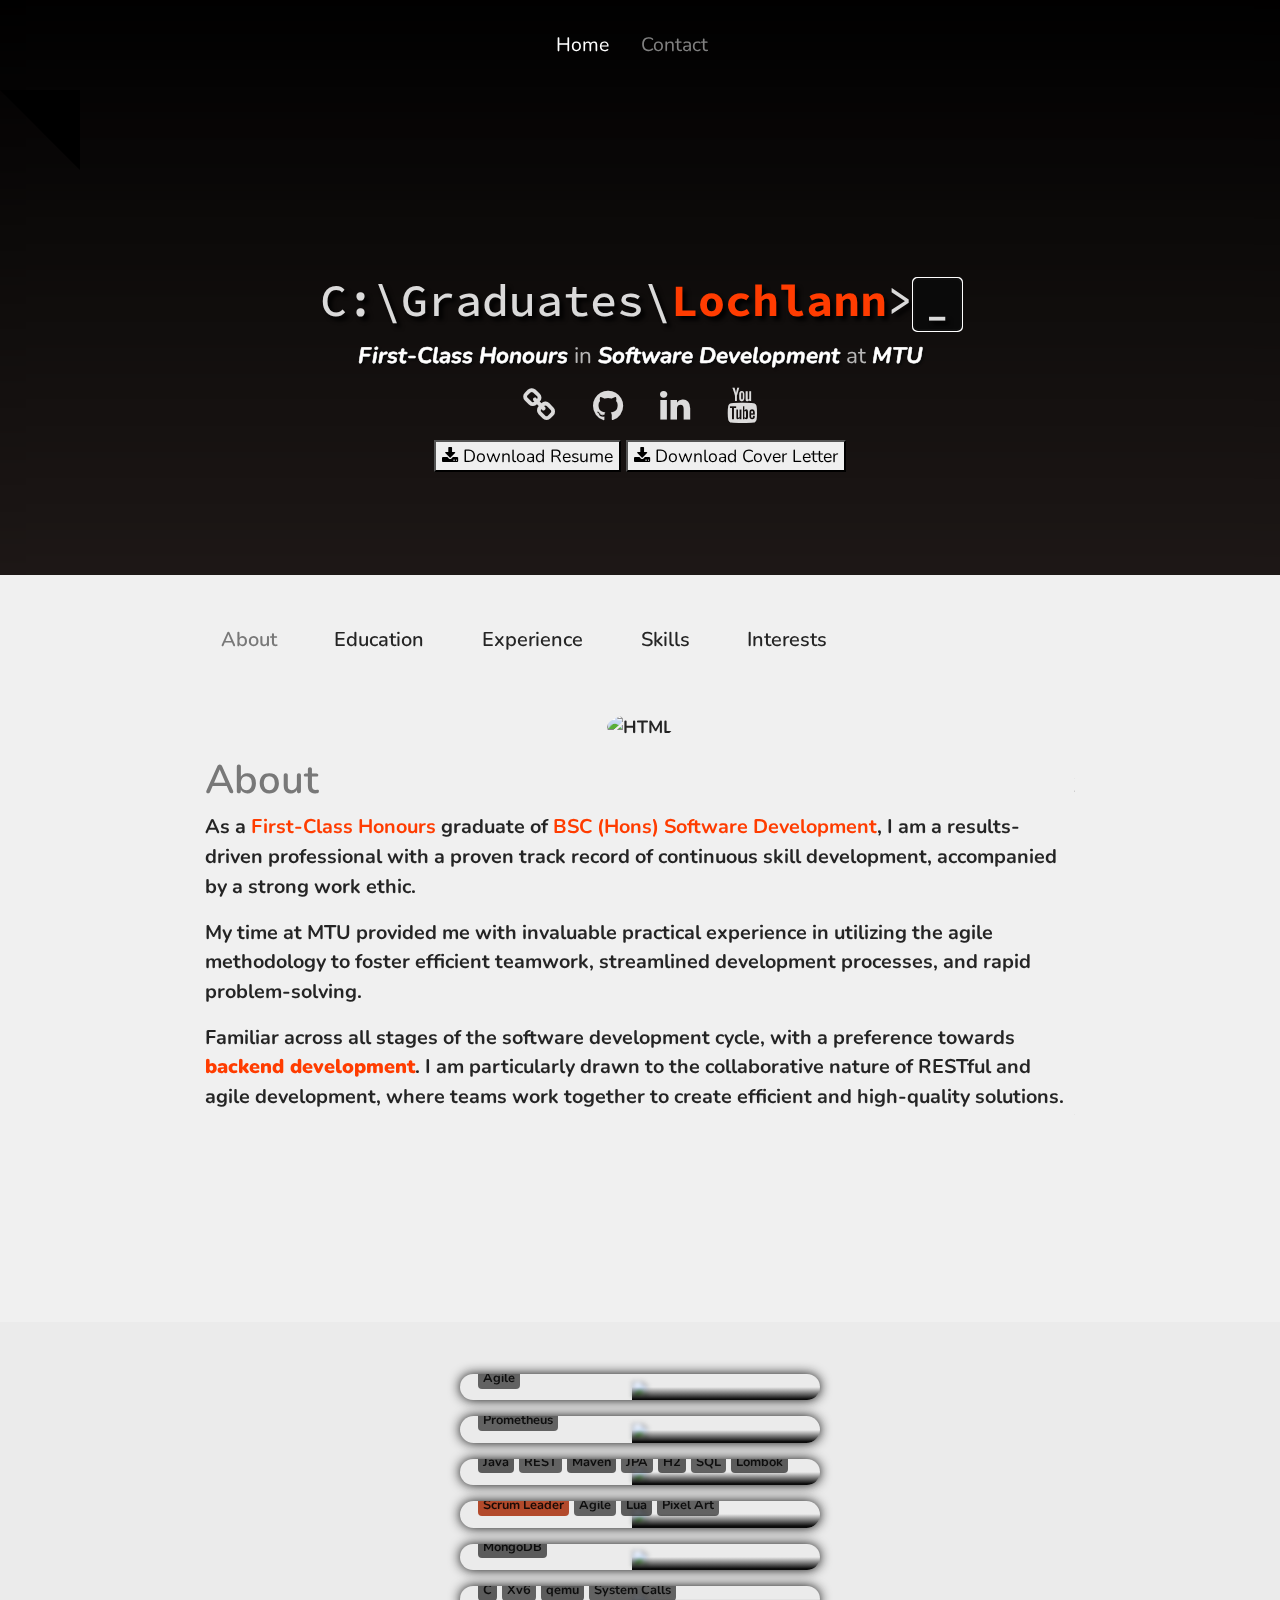
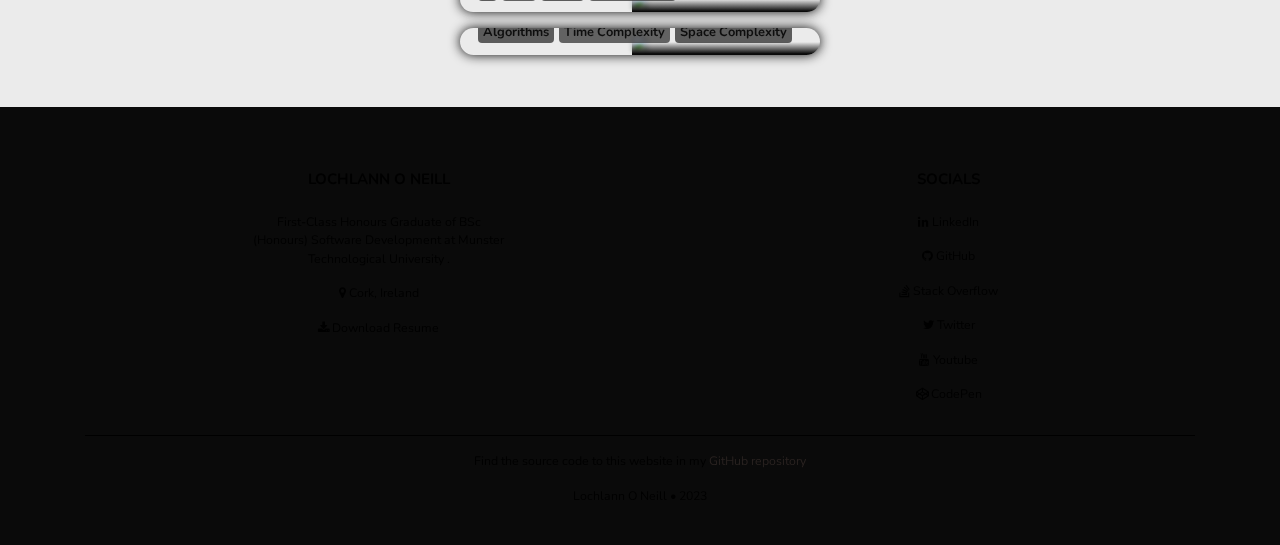
==== index.html @ 4387dc30 "Minor - text update" ====
<!--
    Author: Lochlann O Neill
    Date:   23/01/2022
    Links:  https://linktr.ee/lochlannoneill
-->

<!DOCTYPE html>
<html lang="en">
  <head>
    <meta http-equiv="X-UA-Compatible" content="IE=edge" />
    <meta name="viewport" content="width=device-width, initial-scale=1.0" />
    <title>Lochlann O Neill</title>
    <link rel="icon" href="assets/images/profile_picture.png" />
    <!-- <link rel="icon" type="image/x-icon" href="assets/images/logos/logo-transparent.ico"> -->
    <link
      rel="stylesheet"
      href="https://stackpath.bootstrapcdn.com/bootstrap/4.5.2/css/bootstrap.min.css"
      integrity="sha384-JcKb8q3iqJ61gNV9KGb8thSsNjpSL0n8PARn9HuZOnIxN0hoP+VmmDGMN5t9UJ0Z"
      crossorigin="anonymous"
    />
    <script
      src="https://code.jquery.com/jquery-3.5.1.slim.min.js"
      integrity="sha384-DfXdz2htPH0lsSSs5nCTpuj/zy4C+OGpamoFVy38MVBnE+IbbVYUew+OrCXaRkfj"
      crossorigin="anonymous"
    ></script>
    <script
      src="https://cdn.jsdelivr.net/npm/popper.js@1.16.1/dist/umd/popper.min.js"
      integrity="sha384-9/reFTGAW83EW2RDu2S0VKaIzap3H66lZH81PoYlFhbGU+6BZp6G7niu735Sk7lN"
      crossorigin="anonymous"
    ></script>
    <script
      src="https://stackpath.bootstrapcdn.com/bootstrap/4.5.2/js/bootstrap.min.js"
      integrity="sha384-B4gt1jrGC7Jh4AgTPSdUtOBvfO8shuf57BaghqFfPlYxofvL8/KUEfYiJOMMV+rV"
      crossorigin="anonymous"
    ></script>
    <link
      rel="stylesheet"
      href="https://stackpath.bootstrapcdn.com/font-awesome/4.7.0/css/font-awesome.min.css"
    />
    <link rel="stylesheet" href="css/styles.css" />
    <script type="text/javascript" src="js/terminal.js" defer></script>
    <script type="text/javascript" src="js/tabbed.js" defer></script>
  </head>

  <body>
    <header>
      <a id="top"></a>

      <!--__________________________________________________ background video _________________________________________________ -->
      <!-- <video autoplay loop muted plays-inline class="background-video">
        <source src="assets/images/background.MP4" type="video/mp4" />
      </video> -->

      <!-- <a class="skip-link" href="#main">Skip to main content</a> -->
      <!-- <a class="skip-link" href="#footer">Skip to footer</a> -->

      <!--______________________________________________________ navbar _____________________________________________________ -->
      <nav class="navbar navbar-expand-sm navbar-dark top" id="navbar">
        <button
          class="navbar-toggler collapsed"
          type="button"
          data-toggle="collapse"
          data-target="#navbarSupportedContent"
          aria-controls="navbarSupportedContent"
          aria-expanded="false"
          aria-label="Toggle navigation"
        >
          <span class="navbar-toggler-icon"></span>
        </button>
        <div class="collapse navbar-collapse" id="navbarSupportedContent">
          <ul class="navbar-nav mx-auto">
            <!-- Home -->
            <li class="nav-item dropdown active">
              <a class="nav-link" href="index.html"
                >Home<span class="sr-only">(current)</span></a
              >
            </li>
            <!-- About -->
            <!-- <li class="nav-item dropdown">
              <a class="nav-link" href="#about"
                >About<span class="sr-only"></span
              ></a>
            </li> -->
            <!-- Contact -->
            <li class="nav-item dropdown">
              <a class="nav-link" href="contact.html">Contact</a>
            </li>
          </ul>
        </div>
      </nav>

      <!-- navbar -->

      <!-- github corner (https://github.com/tholman/github-corners) -->
      <a
        id="cornerlink"
        href="https://github.com/lochlannoneill/MyWebsite"
        target="_blank"
        aria-label="View source on GitHub"
        ><svg width="80" height="80" viewBox="0 0 250 250" aria-hidden="true">
          <path d="M0,0 L115,115 L130,115 L142,142 L250,250 L250,0 Z"></path>
          <path
            d="M128.3,109.0 C113.8,99.7 119.0,89.6 119.0,89.6 C122.0,82.7 120.5,78.6 120.5,78.6 C119.2,72.0 123.4,76.3 123.4,76.3 C127.3,80.9 125.5,87.3 125.5,87.3 C122.9,97.6 130.6,101.9 134.4,103.2"
            fill="currentColor"
            style="transform-origin: 130px 106px"
            class="octo-arm"
          ></path>
          <path
            d="M115.0,115.0 C114.9,115.1 118.7,116.5 119.8,115.4 L133.7,101.6 C136.9,99.2 139.9,98.4 142.2,98.6 C133.8,88.0 127.5,74.4 143.8,58.0 C148.5,53.4 154.0,51.2 159.7,51.0 C160.3,49.4 163.2,43.6 171.4,40.1 C171.4,40.1 176.1,42.5 178.8,56.2 C183.1,58.6 187.2,61.8 190.9,65.4 C194.5,69.0 197.7,73.2 200.1,77.6 C213.8,80.2 216.3,84.9 216.3,84.9 C212.7,93.1 206.9,96.0 205.4,96.6 C205.1,102.4 203.0,107.8 198.3,112.5 C181.9,128.9 168.3,122.5 157.7,114.1 C157.9,116.9 156.7,120.9 152.7,124.9 L141.0,136.5 C139.8,137.7 141.6,141.9 141.8,141.8 Z"
            fill="currentColor"
            class="octo-body"
          ></path>
        </svg>
      </a>
    </header>

    <main id="main">
      <!-- ___________________________________________________ jumbotron _____________________________________________________ -->
      <!-- add 'large-jumbotron' to classlist to increase size of jumbotron -->
      <div
        class="jumbotron vertical-center bg-transparent"
        id="home-jumbotron"
      >
        <div class="container container-jumbotron">
          <!-- <div class="jumbotron-picture">
            <a class = "picture-description-link" href="https://linktr.ee/lochlannoneill">
              <img src="assets/images/profile_picture.png" alt="Profile Picture" width="180" height="180">
            </a>
          </div> -->
          <div class="jumbotron-info" style="text-align: center">
            <h1 id="terminal" class="display-5">
              C:<span class="d-none d-lg-inline">\Graduates</span>\<a
                href="https://linktr.ee/lochlannoneill"
                id="link-name"
                >Lochlann</a
              >><span
                id="commandline"
                class="badge"
                contenteditable="true"
                autofocus
              ></span>
            </h1>
            <div class="jumbotron-text">
              <p id="terminal-response">
                <b
                  ><i
                    ><a href="https://www.scholaro.com/gpa-calculator/Ireland"
                      >First-Class Honours</a
                    ></i
                  ></b
                >
                in
                <b
                  ><i
                    ><a href="https://www.mtu.ie/courses/mt800/"
                      >Software Development</a
                    ></i
                  ></b
                >
                at
                <b
                  ><i><a href="https://www.mtu.ie/">MTU</a></i></b
                >
                <br />
                <!-- <a href="https://g.page/MTUCork?share"><span class="fa fa-map-marker"></span> Cork, Ireland</a> -->
              </p>
            </div>
            <!-- Social Media Links -->
            <div class="jumbotron-icons">
              <a
                href="https://linktr.ee/lochlannoneill"
                class="icon link icon-link fa fa-link"
              ></a>
              <a
                href="https://github.com/lochlannoneill"
                class="icon github icon-link fa fa-github"
              ></a>
              <a
                href="https://www.linkedin.com/in/lochlannoneill/"
                class="icon linkedin icon-link fa fa-linkedin"
              ></a>
              <!-- <a
                href="https://stackoverflow.com/users/14303223/lochlannoneill"
                class="icon stackoverflow icon-link fa fa-stack-overflow"
              ></a> -->
              <a
                href="https://www.youtube.com/channel/UCfh3sXBVlA8N5Da3ms8n1Sg"
                class="icon youtube icon-link fa fa-youtube"
              ></a>
              <!-- <a
              href="https://codepen.io/lochlannoneill"
              class="icon codepen icon-link fa fa-codepen"
              ></a> -->
              <!-- <a
              href="https://www.fiverr.com/lochlannoneill"
              class="icon fiverr icon-link fa fa-fiverr"
              ></a> -->
              <!-- <a
                href="https://twitter.com/lochlannoneill"
                class="icon twitter icon-link fa fa-twitter"
              ></a> -->
              <!-- <a
              href="contact.html"
              class="icon icon-link fa fa-phone"
              ></a> -->
            </div>
            <div class="button-list-downloads">
              <!-- Resume Download -->
              <a href="assets/lochlann_oneill_resume.pdf" download
              ><button id="button-cover" class = "button-download" type="button">
                <span id="icon" class="fa fa-download"></span> Download Resume
              </button></a
              >
              <!-- Cover Letter Download -->
              <a href="assets/lochlann_oneill_cover.pdf" download
              ><button id="button-resume" class = "button-download" type="button">
                <span id="icon" class="fa fa-download"></span> Download Cover Letter
              </button></a
              >
            </div>
          </div>
        </div>
      </div>
    </main>

    <!-- ______________________________________________________ technologies ______________________________________________________-->
    <!-- <section class="section-technologies">
      <h1 id="techonologies"><a href="https://www.youtube.com/watch?v=3yfswsnD2sw">{Technologies I've learned}</a></h1>
    </section> -->

    <!-- ______________________________________________________ section ______________________________________________________-->
    <section id="about" class="section-container">
      <div class="hero">
        <div class="btn-box">
          <button id="btnAbout" onclick="openAbout()" class="hero-button">
            About
          </button>
          <button id="btnEducation" onclick="openEducation()" class="hero-button">
            Education
          </button>
          <button id="btnExperience" onclick="openExperience()" class="hero-button">
            Experience
          </button>
          <button id="btnSkills" onclick="openSkills()" class="hero-button">
            Skills
          </button>
          <button id="btnInterests" onclick="openInterests()" class="hero-button">
            Interests
          </button>
        </div>

        <!-- About -->
        <div id="contentAbout" class="content">
          <div class="content-right">
            <img src="assets/images/profile_picture.png" alt="HTML" />
          </div>
          <div class="content-left">
            <h1>About</h1>
            <p>
              As a
              <b
                ><a href="https://www.scholaro.com/gpa-calculator/Ireland"
                  >First-Class Honours</a
                ></b
              >
              graduate of
              <b
                ><a href="https://www.mtu.ie/courses/mt800/"
                  >BSC (Hons) Software Development</a
                ></b
              >, I am a results-driven professional with a proven track record
              of continuous skill development, accompanied by a strong work
              ethic.
            </p>
            <p>
              My time at MTU provided me with invaluable practical experience in utilizing the agile
              methodology to foster efficient teamwork, streamlined development processes, and rapid problem-solving.
            </p>
            <p>
              Familiar across all stages of the software development cycle, with a preference towards <b>backend development</b>.
              I am particularly drawn to the collaborative nature of RESTful and agile development, where teams work together to create efficient and high-quality solutions.
            </p>
          </div>
        </div>

        <!-- Education -->
        <div id="contentEducation" class="content">
          <div class="content-left">
            <h1>Munster Technological Univeristy</h1>
            <p>BSc (Honours) Software Development <br> Sep. 2018 – May. 2023</p>
            <ul>
              <li><b>Grade:</b> First-Class Honours (4.0 GPA Equivalent)</li>
              <li><b>Societies:</b> Airsoft, Athletics, Gaming, Programming, Skatingboarding</li>
            </ul>
          </div>
          <div class="content-left">
            <h1>Central Technical Institute</h1>
            <p> QQI-6 Software Development <br> Sep. 2017 – May. 2018</p>
            <ul>
              <li><b>Grade:</b> Distinction (4.0 GPA equivalent)</li>
            </ul>
          </div>
        </div>

        <!-- Experience -->
        <div id="contentExperience" class="content">
          <div class="content-left">
            <h1>Electronic and Software Co-Op</h1>
            <p>Boston Scientific <br> Jan.2021 - Sep.2021</p>
            <p><i>Summary: C#, Visual Studio, Excel, Primo, SharePoint, Teams, VNC Viewer 4, Watchdog, Windchill</i></p>
            <ul>
              <li>Maintained regular communication with local system owners and external developers of outsourced software to gather sensitive system information.</li>
              <li>Cleansed and updated data in Primo database by integrating information from factory systems, ensuring itsaccuracy and reliability for multiple project management SharePoints.</li>
              <li>Conducted meticulous code reviews of ‘in-house’ software, diligently adhering to predefined specifications to identify redundant component ID formats for subsequent refactoring.</li>
            </ul>
          </div>
          <div class="content-left">
            <h1>PCBA Quality Inspection</h1>
            <p>Boston Scientific <br> May.2019 - Sep.2019</p>
            <ul>
              <li>Performed comprehensive quality inspection protocols for printed circuit board assembly (PCBA) line.</li>
              <li>Adhered to manufacturing instructions to ensure strict compliance, while reporting any identified faults.</li>
              <li>Consistently achieved daily metrics, encompassing output, efficiency, lead time, and quality standards.</li>
            </ul>
          </div>
          <!-- <div class="content-left">
            <h1>Cleaner</h1>
            <p>AFM Facilities Dec.2021 - Apr.2022</p>
            <ul>
              <li>Performed thorough cleaning and sanitization of the gym facilities, ensuring strict adherence to COVID-19 safety and hygiene protocols.</li>
            </ul>
          </div> -->
        </div>

        <!-- Skills -->
        <div id="contentSkills" class="content">
          <div class="content-left">
            <h1>Skills</h1>
            <ul>
              <li><b>Programming: </b>Java, Python, C, C#, HTML/CSS, JavaScript, SQL</li>
              <li><b>Technologies: </b>Spring/SpringBoot, Docker, Kubernetes, MongoDB, Node.js</li>
              <li><b>Misc: </b>Agile Methodology, REST, Microservices, UX Design, Git</li>
              <li><b>Languages: </b>English (Fluent), Irish (Intermediate), French (Intermediate), Russian (Beginner)</li>
            </ul>
          </div>
          <div class="content-left">
            <h1>Favourite Modules</h1>
            <ul>
              <li>Final-Year Project (83%)</li>
              <li>Data Driven Microservices (77%)</li>
              <li>App Development Frameworks (82%)</li>
              <li>Big Data Analytics (72%)</li>
              <li>Discrete Maths (90%)</li>
              <li>Maths for Computer Science (81%)</li>
              <li>Android Development (81%)</li>
              <li>Computer Architecture (78%)</li>
              <li>Operating System Engineering (83%)</li>
            </ul>
          </div>
        </div>

        <!-- Interests -->
        <div id="contentInterests" class="content">
          <div class="content-left">
            <h1>History</h1>
            <p>
              History is a captivating journey of understanding how societies, cultures, and individuals have shaped the world we inhabit today. The stories of triumphs and tribulations, the evolution of ideas, and the intricate interplay of events never ceases to amaze me.
            </p>
            <p>
              History isn't just a collection of facts; it's a narrative of human ingenuity, folly, and resilience that constantly sparks my curiosity and provides valuable insights into the complexities of our existence today.
            </p>
            <!-- <img src="assets/images/placeholder.jpg" alt="HTML" /> -->
          </div>
          <div class="content-left">
            <h1>Skateboarding</h1>
            <p>
              Starting when I was just 10 years of age, skateboarding has always been a passion of mine. I've travelled all around Europe with my skateboard and have even met some of my closest friends through it.
            </p>
            <p>
              A skill that teaches you to never give up, and to always get back up when you fall (literally). Continuous improvement is the name of the game, and I've always applied this same mindset to software.
            </p>
            <!-- <img src="assets/images/placeholder.jpg" alt="HTML" /> -->
          </div>
          <div class="content-left">
            <h1>Gaming</h1>
            <p>
              Competitive gaming exhilarates me with its dynamic blend of strategic thinking, split-second decision-making, and teamwork. Engaging in virtual battles isn't just about pixels on a screen; it's a realm where skill, practice, and adaptation collide, pushing me to continuously improve.
            </p>
            <p>
              I've won several tournaments in the past, and I'm always looking for new challenges to test my abilities.
            </p>
          </div>
          <!-- <div class="content-right">
            <img src="assets/images/placeholder.jpg" alt="HTML" />
          </div> -->
        </div>
      </div>
    </section>

    <!-- ______________________________________________________ section ______________________________________________________-->
    <!-- <section id="about" class="section-container">
      
      <h1>About Me</h1>

      <p>
        As a <b><a href="https://www.scholaro.com/gpa-calculator/Ireland">First-Class Honours</a></b> graduate of <b><a href="https://www.mtu.ie/courses/mt800/">BSC (Hons) Software Development</a></b>, I am a results-driven professional with a proven track record of continuous skill development, accompanied by a strong work ethic.
      </p>

      <p>
        Known for exceptional interpersonal skills and a passion for expanding my knowledgebase in the world of software. Seeking opportunities to apply expertise and contribute to the success of innovative projects.
      </p>

      <a href="assets/resume.pdf" download><button id="button-download" type="button"><span id="icon" class="fa fa-download"></span> Download Resume</button></a>

    </section> -->

    <!-- ______________________________________________________ section ______________________________________________________-->
    <!-- <section class="section-container">
      <h1>Placeholder (h1)</h1>
      <h2>Placeholder (h2)</h2>
      <h3>Placeholder (h5)</h3>
      <h4>Placeholder (h5)</h4>
      <h5>Placeholder (h5)</h5>
      <p>Placeholder (p)</p>
      <a href="#">Placeholder (a)</a>
    </section> -->

    <!-- ______________________________________________________ section ______________________________________________________-->
    <!-- TODO - Card slider https://www.youtube.com/watch?v=nAjR0Oj0J8E&ab_channel=CodingwithRobby -->

    <section id="projects" class="section-container">
      <!-- <h1>Projects</h1> -->

      <div class="cards">
        <!-- Unity -->
        <div class="card">
          <div class="poster">
            <img src="assets/images/unity_background.png" />
          </div>
          <div class="details">
            <div class="title">
              <img src="assets/images/unity.png" class="logo" />
              <h3 class="word">Unity</h3>
            </div>
            <div class="tags">
              <span>Final Year Project</span>
              <span>C#</span>
              <span>Blender</span>
              <span>UI</span>
              <span>LaTeX</span>
              <span>Agile</span>
            </div>
            <div class="info">
              <p>
                Application of university knowledge;
                planning and implementation.
              </p>
            </div>
            <div>
              <a
                href="https://github.com/lochlannoneill/INTR8016-FinalYearProject-Unity"
                ><button class="action-button github" type="button">GitHub</button></a
              >
              <a
                href="https://www.youtube.com/watch?v=FLddmNlQsmI&ab_channel=LochlannONeill"
                ><button class="action-button youtube" type="button">YouTube</button></a
              >
              <a
                href="https://drive.google.com/file/d/1BhyH0ZYfyij9_DidtuW9Glae_oQekhwR/view"
                ><button class="action-button pdf" type="button">PDF</button></a
              >
            </div>
          </div>
        </div>

        <!-- Docker -->
        <div class="card">
          <div class="poster">
            <img src="assets/images/docker_background.png" />
          </div>
          <div class="details">
            <div class="title">
              <img src="assets/images/docker.png" class="logo" />
              <h3 class="word">Docker</h3>
            </div>
            <div class="tags">
              <span>Python</span>
              <span>gRPC</span>
              <span>Redis</span>
              <span>RabbitMQ</span>
              <span>Kubernetes</span>
              <span>Prometheus</span>
            </div>
            <div class="info">
              <p>
                Creating, deploying, and running applications in isolated
                containers.
              </p>
            </div>
            <div>
              <a
                href="https://github.com/lochlannoneill/SOFT8026-DataDrivenMicroservices-Docker-gRPC-Redis-RabbitMQ"
                ><button class="action-button github" type="button github">GitHub</button></a
              >
              <a
                href="https://www.youtube.com/watch?v=4SQjoHe9W34&ab_channel=LochlannONeill"
                ><button class="action-button youtube" type="button">YouTube</button></a
              >
            </div>
          </div>
        </div>

        <!-- Spring -->
        <div class="card">
          <div class="poster">
            <img src="assets/images/spring_background.png" />
          </div>
          <div class="details">
            <div class="title">
              <img src="assets/images/spring.png" class="logo" />
              <h3 class="word">Spring</h3>
            </div>
            <div class="tags">
              <span>Java</span>
              <span>REST</span>
              <span>Maven</span>
              <span>JPA</span>
              <span>H2</span>
              <span>SQL</span>
              <span>Lombok</span>
            </div>
            <div class="info">
              <p>Java framework emphasizing convention over configuration.</p>
            </div>
            <div>
              <a
                href="https://github.com/lochlannoneill/SOFT8020-Frameworks-REST-SpringBoot-JPA"
                ><button class="action-button github" type="button github">GitHub</button></a
              >
            </div>
          </div>
        </div>

        <!-- Defold -->
        <div class="card">
          <div class="poster">
            <img src="assets/images/defold_background.png" />
          </div>
          <div class="details">
            <div class="title">
              <img src="assets/images/defold.png" class="logo" />
              <h3 class="word">Defold</h3>
            </div>
            <div class="tags">
              <span id="important">Scrum Leader</span>
              <span>Agile</span>
              <span>Lua</span>
              <span>Pixel Art</span>
            </div>
            <div class="info">
              <p>
                Leader in developing a 2D Lua game, accompanied by agile
                planning.
              </p>
            </div>
            <div>
              <a
                href="https://github.com/lochlannoneill/SOFT8009-GameDevelopment-Group"
                ><button class="action-button github" type="button github">GitHub</button></a
              >
            </div>
          </div>
        </div>

        <!-- Big Data -->
        <div class="card">
          <div class="poster">
            <img src="assets/images/bigdata_background.png" />
          </div>
          <div class="details">
            <div class="title">
              <img src="assets/images/bigdata.png" class="logo" />
              <h3 class="word">Big Data</h3>
            </div>
            <div class="tags">
              <span>Python</span>
              <span>MapReduce</span>
              <span>Hadoop</span>
              <span>PySpark</span>
              <span>MongoDB</span>
            </div>
            <div class="info">
              <p>Lorem ipsum dolor sit amet consectetur adipisicing elit.</p>
            </div>
            <div>
              <a
                href="https://github.com/lochlannoneill/SOFT8033-BigDataAnalytics-MapReduce"
                ><button class="action-button github" type="button github">GitHub</button></a
              >
              <a
                href="https://www.youtube.com/watch?v=QRbvUgPj4AM&ab_channel=LochlannONeill"
                ><button class="action-button youtube" type="button">YouTube</button></a
              >
            </div>
          </div>
        </div>

        <!-- Operating Systems -->
        <div class="card">
          <div class="poster">
            <img src="assets/images/os_background.png" />
          </div>
          <div class="details">
            <div class="title">
              <img src="assets/images/os.png" class="logo" />
              <h3 class="word">Operating Systems</h3>
            </div>
            <div class="tags">
              <span>C</span>
              <span>Xv6</span>
              <span>qemu</span>
              <span>System Calls</span>
            </div>
            <div class="info">
              <p>
                Showcasing my understanding of OS Engineering using the
                <b
                  ><a href="https://github.com/mit-pdos/xv6-public"
                    >xv6 template.</a
                  ></b
                >
              </p>
            </div>
            <div>
              <a
                href="https://github.com/lochlannoneill/COMP8051-OSEng-xv6-qemu"
                ><button class="action-button github" type="button github">GitHub</button></a
              >
            </div>
          </div>
        </div>

        <!-- Machine Learning -->
        <!-- <div class="card">
          <div class="poster">
            <img src="assets/images/machinelearning_background.png" />
          </div>
          <div class="details">
            <div class="title">
              <img src="assets/images/machinelearning.png" class="logo" />
              <h3 class="word">Machine Learning</h3>
            </div>
            <div class="tags">
              <span>Python</span>
              <span>Supervised Learning</span>
              <span>Regression</span>
              <span>Optimisation</span>
              <span>MongoDB</span>
            </div>
            <div class="info">
              <p>Lorem ipsum dolor sit amet consectetur adipisicing elit.</p>
            </div>
            <div>
              <a
                href="https://github.com/lochlannoneill/COMP8043-MachineLearning-SupervisedLearning"
                ><button class="action-button github" type="button github">GitHub</button></a
              >
            </div>
          </div>
        </div> -->

        <!-- JavaFX -->
        <!-- <div class="card">
          <div class="poster">
            <img src="assets/images/java_background.png">
          </div>
          <div class="details">
            <div class="title">
              <img src="assets/images/java.png" class="logo">
              <h3 class="word">JavaFX</h3>
            </div>
            <div class="tags">
              <span>OOP</span>
              <span>SQL</span>
              <span>JDBC</span>
            </div>
            <div class="info">
              <p>Lorem ipsum dolor sit amet consectetur adipisicing elit.</p>
            </div>
            <a href="https://github.com/lochlannoneill/COMP7013-OOP-JavaFX-JDBC"><button type="button">GitHub</button></a>
          </div>
        </div> -->

        <!-- LeetCode -->
        <div class="card">
          <div class="poster">
            <img src="assets/images/leetcode_background.png" />
          </div>
          <div class="details">
            <div class="title">
              <img src="assets/images/leetcode.png" class="logo" />
              <h3 class="word">LeetCode</h3>
            </div>
            <div class="tags">
              <span>Algorithms</span>
              <span>Time Complexity</span>
              <span>Space Complexity</span>
            </div>
            <div class="info">
              <p>
                Honing my problem-solving abilities and enhancing my coding
                skills.
              </p>
            </div>
            <div>
              <a href="https://github.com/lochlannoneill/LeetCode"
                ><button class="action-button github" type="button github">GitHub</button></a
              >
            </div>
          </div>
        </div>
      </div>
    </section>

    <!-- ______________________________________________________ section ______________________________________________________-->
    <!-- <section class="section-container">
      <h1>{About Me - Tabbed Section for whoami/interests/skills?}</h1>
      <h5><a href="https://www.youtube.com/watch?v=v6-4wh_o9iM">Tab Layout On Website</a></h5>
      <h5><a href="https://www.youtube.com/watch?v=9Y_xHn2gHWY">CSS List Item Hover Effects</a></h5>
      <h5 id="techonologies"><a href="https://www.youtube.com/watch?v=3yfswsnD2sw">{Technologies I've learned}</a></h5>
    </section> -->

    <!-- ______________________________________________________ footer ______________________________________________________-->
    <footer id="footer" class="bg-dark text-white pt-5 pb-4" id="footer-home">
      <div class="container text-center text-md-left">
        <div class="row text-center text-left">
          <div class="col-md-3 col-lg-3 col-xl-3 mx-auto mt-3">
            <h5 class="text-uppercase mb-4 font-weight-bold text-dark">
              <a href="https://linktr.ee/lochlannoneill" class="text-muted"
                >Lochlann O Neill</a
              >
            </h5>
            <p class="text-muted">
              <a
                href="https://www.scholaro.com/gpa-calculator/Ireland"
                class="text-muted"
                >First-Class Honours</a
              >
              Graduate of
              <a href="https://www.mtu.ie/courses/mt800/" class="text-muted"
                >BSc (Honours) Software Development</a
              >
              at
              <a href="https://www.mtu.ie/" class="text-muted"
                >Munster Technological University</a
              >
              .
            </p>
            <p class="text-muted">
              <i class="fa fa-map-marker"></i>
              <a href="https://g.page/MTUCork?share" class="text-muted"
                >Cork, Ireland</a>
            </p>
            <p class="text-muted">
              <i class="fa fa-download"></i>
              <a href="assets/resume.pdf" class="text-muted"
                >Download Resume</a>
            </p>
          </div>
          <div class="col-md-3 col-lg-2 col-xl-2 mx-auto mt-3">
            <h5 class="text-uppercase mb-4 font-weight-bold text-dark">
              Socials
            </h5>
            <p class="text-muted">
              <i class="fa fa-linkedin"></i>
              <a
                href="https://www.linkedin.com/in/lochlannoneill/"
                class="text-muted"
                >LinkedIn</a
              >
            </p>
            <p class="text-muted">
              <i class="fa fa-github"></i>
              <a href="https://github.com/lochlannoneill" class="text-muted"
                >GitHub</a
              >
            </p>
            <p class="text-muted">
              <i class="fa fa-stack-overflow"></i>
              <a
                href="https://stackoverflow.com/users/14303223/lochlannoneill"
                class="text-muted"
                >Stack Overflow</a
              >
            </p>
            <p class="text-muted">
              <i class="fa fa-twitter"></i>
              <a href="https://twitter.com/LochlannONeill" class="text-muted"
                >Twitter</a
              >
            </p>
            <p class="text-muted">
              <i class="fa fa-youtube"></i>
              <a
                href="https://www.youtube.com/channel/UCfh3sXBVlA8N5Da3ms8n1Sg"
                class="text-muted"
                >Youtube</a
              >
            </p>
            <p class="text-muted">
              <i class="fa fa-codepen"></i>
              <a href="https://codepen.io/lochlannoneill" class="text-muted"
                >CodePen</a
              >
            </p>
            <!-- <p class="text-muted">
              <i class="fa fa-facebook"></i>
              <a href="https://www.fiverr.com/lochlannoneill" class="text-muted"
                >fiverr</a
              >
            </p> -->
          </div>
        </div>
        <hr />
        <div class="row text-center">
          <div class="col">
            <p class="text-muted">
              Find the source code to this website in my
              <a
                href="https://github.com/lochlannoneill/Website-Personal-Portfolio"
                >GitHub repository</a
              >
            </p>
            <p class="signature text-muted">Lochlann O Neill • 2023</p>
          </div>
        </div>
      </div>
    </footer>
  </body>
</html>
---- css/styles.css ----
@import url("https://fonts.googleapis.com/css2?family=Noto+Serif&family=Nunito:wght@300&family=Roboto:wght@300;400&family=Source+Code+Pro&display=swap");
@import "variables.css";
@import "keyframes.css";
@import "navbar.css";
@import "footer.css";
@import "jumbotron.css";
@import "contact.css";
@import "section.css";
@import "card.css";
@import "cornerlink.css";

::selection {
  background: var(--color-secondary-brightest-gradiant); /* WebKit/Blink Browsers */
}

/* ______________________________________________________________________________________________________________________ */
/* _____________________________________________ overwrite bootstrap styling ____________________________________________ */
/* ______________________________________________________________________________________________________________________ */
.bg-primary {
  background-color: var(--color-primary) !important;
}

.text-white {
  color: var(--color-text) !important;
}

.bg-dark {
  background-color: var(--color-primary) !important;
}

.text-primary {
  color: var(--color-primary) !important;
}

.text-secondary {
  color: var(--color-secondary-brightest) !important;
}

.text-muted {
  color: var(--color-text-muted) !important;
}

.text-dark {
  color: var(--color-text-dark) !important;
}

.btn-primary {
  background-color: var(--color-primary) !important;
  color: var(--color-white) !important;
}

.btn-secondary {
  background-color: var(--color-secondary) !important;
  color: var(--color-white) !important;
  border: none !important;
}

/* ______________________________________________________________________________________________________________________ */
/* _______________________________________________________ general ______________________________________________________ */
/* ______________________________________________________________________________________________________________________ */
html {
  scroll-behavior: smooth;
}

body::-webkit-scrollbar {
  width: 0.6em;
  display: block;
  overflow: auto;
  background-color: var(--color-primary-darkest);
}

body::-webkit-scrollbar-track {
  box-shadow: inset 0 0 16px rgba(0, 0, 0, 0.3);
}

body::-webkit-scrollbar-thumb {
  background-color: var(--color-primary-brighter);
}

body::-webkit-scrollbar-corner {
  background-color: transparent;
}

body {
  background-image: linear-gradient(
      to bottom,
      var(--color-primary-darkest),
      var(--color-secondary-gradiant-low)
    ),
    var(--image-background);
  background-position: right;
  background-size: cover;
  backdrop-filter: blur(10px) grayscale(60%);
  background-attachment: fixed;
  background-color: var(--color-primary-brighter);
  min-height: 100vh;
  font-family: Nunito, Arial, sans-serif;
  font-size: 1.1em;
  padding: 0;
  margin: 0;
  text-decoration: none;
  color: var(--color-white);
  padding: 0;
  margin: 0;
}

.background-video {
  position: absolute;
  right: 0;
  z-index: -1;
  filter: blur(12px);
}

@media (min-aspect-ratio: 16/9) {
  .background-video {
    width: 100%;
    height: auto;
  }
}

@media (max-aspect-ratio: 16/9) {
  .background-video {
    width: auto;
    height: 100%;
  }
}

.skip-link {
  position: fixed;
  top: 0;
  left: 0;
  right: 0;
  text-align: center;
  background-color: var(--color-primary);
  color: var(--color-text);
  padding: 0.5rem;
  /* hide to above page */
  translate: 0 -100%;
  transition: translate 150ms ease-in-out;
}

/* .skip-link:focus {
  translate: 0;
} */

h2 {
  color: var(--color-text);
}

hr {
  background-color: var(--color-text-muted);
}

a {
  color: var(--color-text-bright);
}

a:hover {
  color: var(--color-secondary-brightest);
  transition: color 0.125s ease-in-out;
  animation: wiggleSmall 2.5s infinite;
  text-decoration: none;
  /* text-shadow: 0 0 50px var(--color-stackoverflow), 0 0 100px var(--color-stackoverflow), 0 0 150px var(--color-stackoverflow), 0 0 200px var(--color-stackoverflow); */
}

a:active {
  filter: brightness(65%);
  /* opacity: 0.4; */
  transition-duration: 0.0875s;
  text-shadow: 0 0 50px var(--color-secondary), 0 0 100px var(--color-secondary),
    0 0 150px var(--color-secondary), 0 0 200px var(--color-secondary);
  /* color: var(--color-secondary-dark) !important; */
}

.name {
  color: var(--color-secondary-brightest-gradiant);
}

.icon {
  margin: 0;
  text-decoration: none;
  color: var(--color-text-dark-gradiant);
  /* text-shadow: 4px 4px 8px var(--color-primary-darkest); */
  font-size: 2em;
  padding: 16px;
  transition: 0.5s;
  /* animation: cycleColor 3s linear infinite; */
}

.icon:hover {
  /* color: var(--color-secondary-brightest-gradiant); */
  color: var(--color-text);
  /* text-shadow: 4px 4px 8px var(--color-primary-darkest); */
  transition-duration: 0.125s;
  animation: 2.5s wiggleBig infinite;
  text-shadow: 0 0 1000px var(--color-secondary-brightest),
    0 0 100px var(--color-secondary-brightest),
    0 0 150px var(--color-secondary-brightest),
    0 0 200px var(--color-secondary-brightest);
}

.icon-link:hover {
  text-decoration: none;
  top: -8px;
  animation: spinIcon 1.5s infinite;
}

/* .icon-link:active {
  transition-duration: 0.1s;
  filter: brightness(65%);
} */

.linkedin:hover {
  /* color: var(--color-linkedin); */
  text-shadow: 0 0 50px var(--color-linkedin), 0 0 100px var(--color-linkedin),
    0 0 150px var(--color-linkedin), 0 0 200px var(--color-linkedin);
}

.github:hover {
  /* color: var(--color-github); */
  text-shadow: 0 0 50px var(--color-github), 0 0 100px var(--color-github),
    0 0 150px var(--color-github), 0 0 200px var(--color-github);
}

.stackoverflow:hover {
  /* color: var(--color-stackoverflow); */
  text-shadow: 0 0 50px var(--color-stackoverflow),
    0 0 100px var(--color-stackoverflow), 0 0 150px var(--color-stackoverflow),
    0 0 200px var(--color-stackoverflow);
}

.twitter:hover {
  /* color: var(--color-twitter); */
  text-shadow: 0 0 50px var(--color-twitter), 0 0 100px var(--color-twitter),
    0 0 150px var(--color-twitter), 0 0 200px var(--color-twitter);
}

.youtube:hover {
  /* color: var(--color-youtube); */
  text-shadow: 0 0 50px var(--color-youtube), 0 0 100px var(--color-youtube),
    0 0 150px var(--color-youtube), 0 0 200px var(--color-youtube);
}

.codepen:hover {
  text-shadow: 0 0 50px var(--color-codepen), 0 0 100px var(--color-codepen),
    0 0 150px var(--color-codepen), 0 0 200px var(--color-codepen);
}

.fiverr:hover {
  text-shadow: 0 0 50px var(--color-fiverr), 0 0 100px var(--color-fiverr),
    0 0 150px var(--color-fiverr), 0 0 200px var(--color-fiverr);
}

/* ______________________________________________________________________________________________________________________ */
/* _____________________________________________________ sections _______________________________________________________ */
/* ______________________________________________________________________________________________________________________ */
.main {
  background-color: var(--color-primary);
  margin: 0;
  padding: 80px 80px 240px 80px;
}

/* #main-join {
  background-image: linear-gradient(
      to bottom,
      var(--color-primary-dark),
      var(--color-secondary-gradiant)
    ),
    var(--image-background2);
  backdrop-filter: blur(10px);
  background-size: cover;
  background-attachment: fixed;
  background-color: var(--color-primary);
} */

.container-section {
  margin-top: 8vh;
  margin-bottom: 8vh;
  padding-left: 0;
  padding-right: 0;
  background-color: var(--color-primary-gradiant);
  border-radius: 2%;
  box-shadow: 0 0 32px var(--color-primary-dark);
}

.container-text {
  padding: 2.5vh;
}

.container-text > h2 {
  text-align: center;
  padding-bottom: 16px;
}
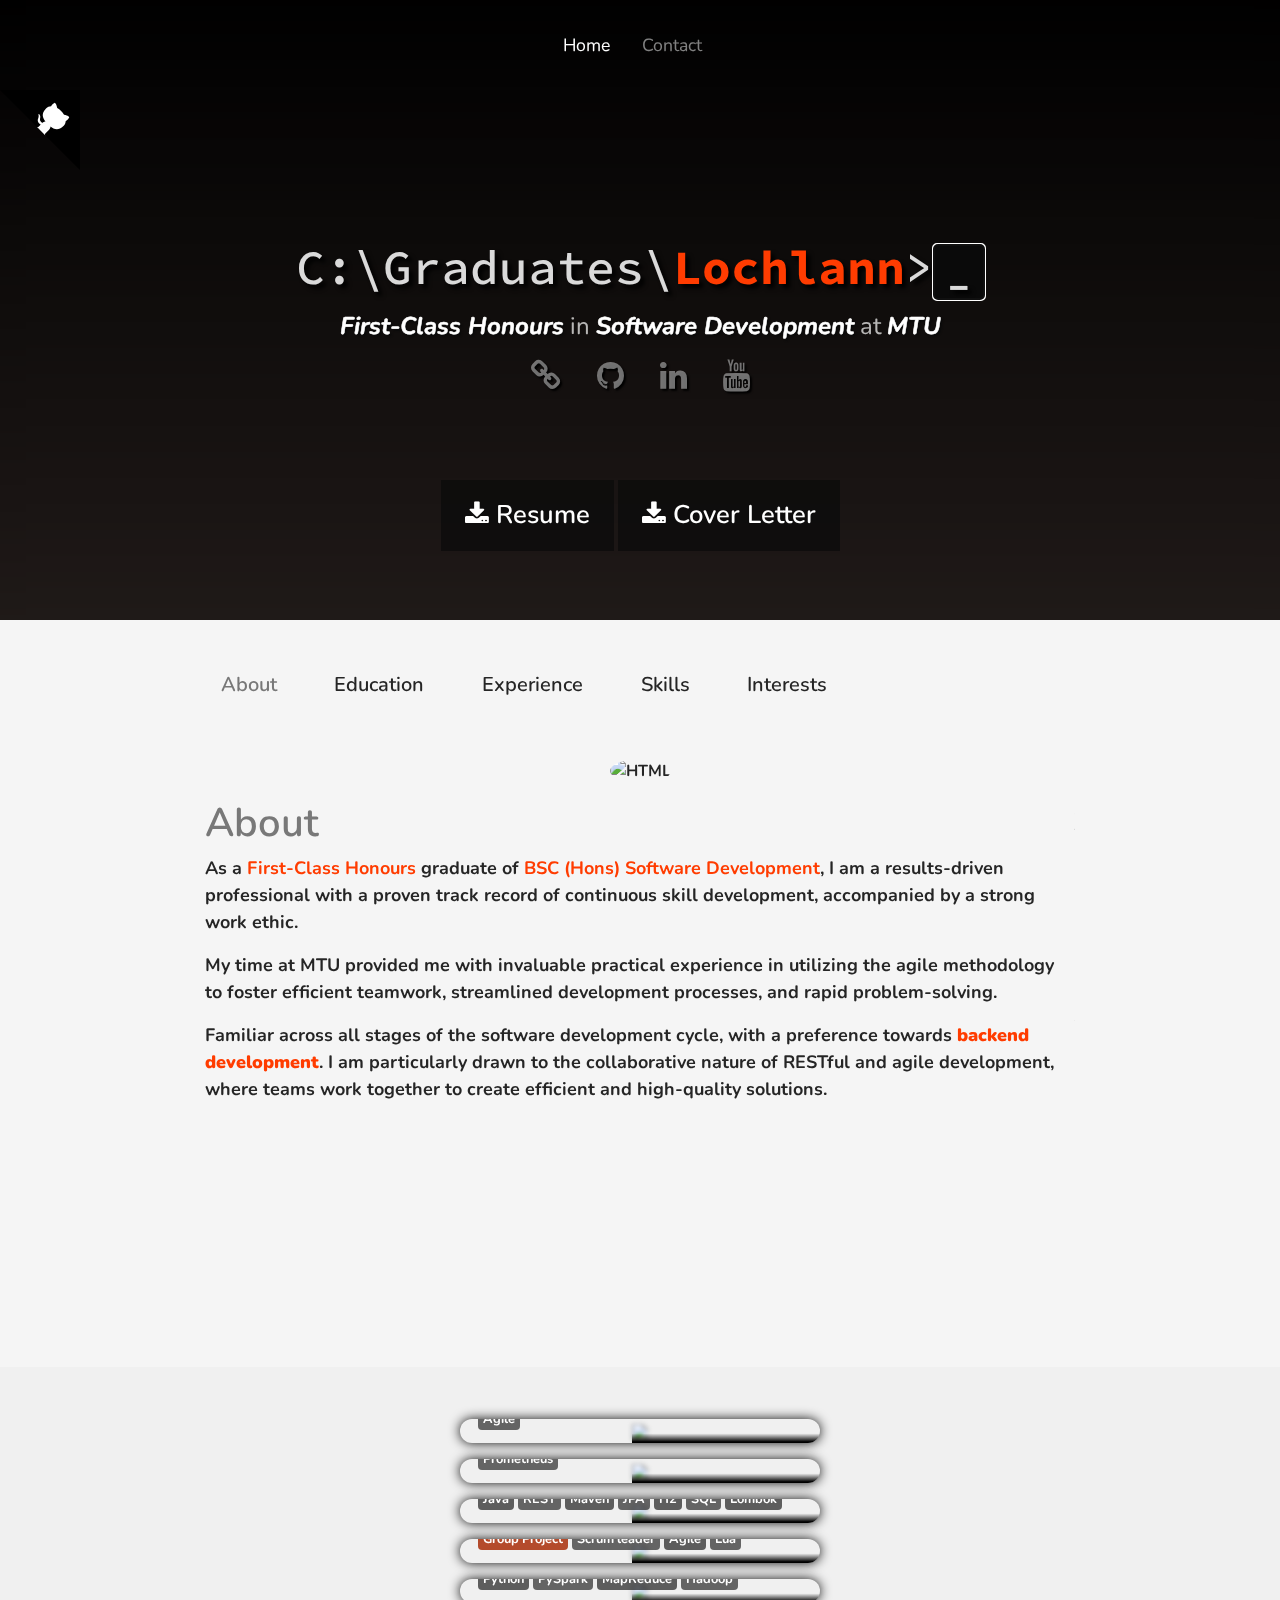
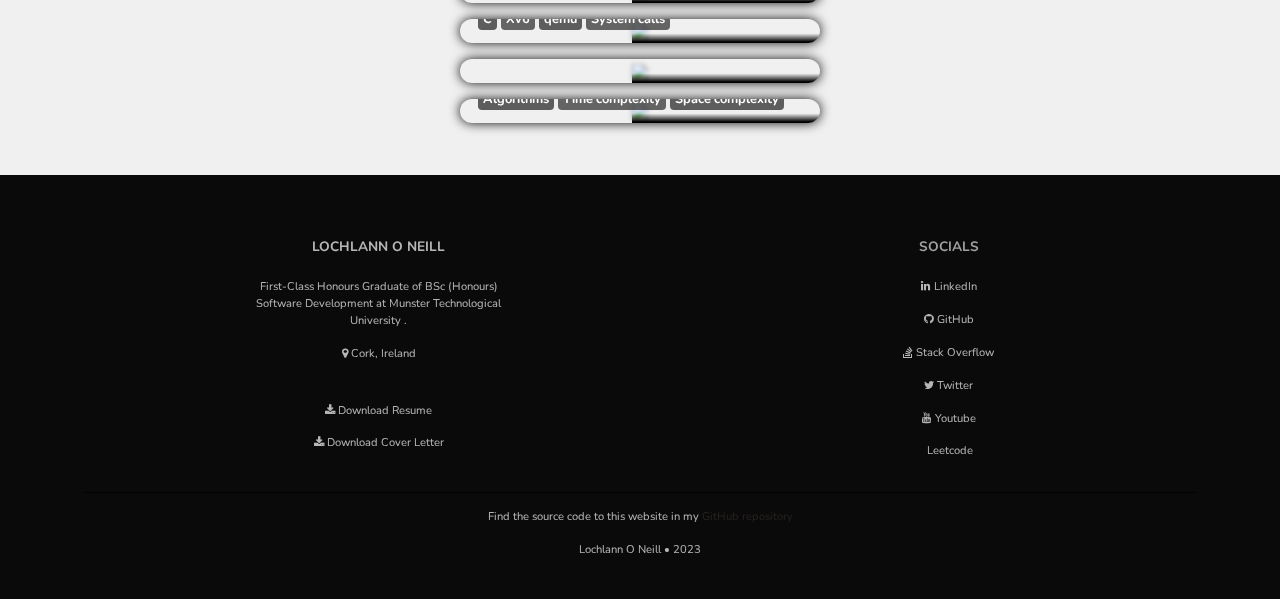
==== commit a01afbb7: "Update project showcase cards." ====
--- a/index.html
+++ b/index.html
@@ -1,38 +1,21 @@
 <!--
     Author: Lochlann O Neill
-    Date:   23/01/2022
+    Start Date:   23/01/2022
     Links:  https://linktr.ee/lochlannoneill
 -->
 
 <!DOCTYPE html>
 <html lang="en">
   <head>
-    <meta http-equiv="X-UA-Compatible" content="IE=edge" />
     <meta name="viewport" content="width=device-width, initial-scale=1.0" />
     <title>Lochlann O Neill</title>
     <link rel="icon" href="assets/images/profile_picture.png" />
-    <!-- <link rel="icon" type="image/x-icon" href="assets/images/logos/logo-transparent.ico"> -->
     <link
       rel="stylesheet"
       href="https://stackpath.bootstrapcdn.com/bootstrap/4.5.2/css/bootstrap.min.css"
       integrity="sha384-JcKb8q3iqJ61gNV9KGb8thSsNjpSL0n8PARn9HuZOnIxN0hoP+VmmDGMN5t9UJ0Z"
       crossorigin="anonymous"
     />
-    <script
-      src="https://code.jquery.com/jquery-3.5.1.slim.min.js"
-      integrity="sha384-DfXdz2htPH0lsSSs5nCTpuj/zy4C+OGpamoFVy38MVBnE+IbbVYUew+OrCXaRkfj"
-      crossorigin="anonymous"
-    ></script>
-    <script
-      src="https://cdn.jsdelivr.net/npm/popper.js@1.16.1/dist/umd/popper.min.js"
-      integrity="sha384-9/reFTGAW83EW2RDu2S0VKaIzap3H66lZH81PoYlFhbGU+6BZp6G7niu735Sk7lN"
-      crossorigin="anonymous"
-    ></script>
-    <script
-      src="https://stackpath.bootstrapcdn.com/bootstrap/4.5.2/js/bootstrap.min.js"
-      integrity="sha384-B4gt1jrGC7Jh4AgTPSdUtOBvfO8shuf57BaghqFfPlYxofvL8/KUEfYiJOMMV+rV"
-      crossorigin="anonymous"
-    ></script>
     <link
       rel="stylesheet"
       href="https://stackpath.bootstrapcdn.com/font-awesome/4.7.0/css/font-awesome.min.css"
@@ -45,14 +28,15 @@
   <body>
     <header>
       <a id="top"></a>
-
+      
+      <!-- Accessibility Skips -->
+      <!-- <a class="skip-link" href="#main">Skip to main content</a>
+      <a class="skip-link" href="#footer">Skip to footer</a> -->
+      
       <!--__________________________________________________ background video _________________________________________________ -->
       <!-- <video autoplay loop muted plays-inline class="background-video">
         <source src="assets/images/background.MP4" type="video/mp4" />
       </video> -->
-
-      <!-- <a class="skip-link" href="#main">Skip to main content</a> -->
-      <!-- <a class="skip-link" href="#footer">Skip to footer</a> -->
 
       <!--______________________________________________________ navbar _____________________________________________________ -->
       <nav class="navbar navbar-expand-sm navbar-dark top" id="navbar">
@@ -89,9 +73,8 @@
         </div>
       </nav>
 
-      <!-- navbar -->
-
-      <!-- github corner (https://github.com/tholman/github-corners) -->
+
+      <!--______________________________ github corner (https://github.com/tholman/github-corners) ______________________________ -->
       <a
         id="cornerlink"
         href="https://github.com/lochlannoneill/MyWebsite"
@@ -162,7 +145,6 @@
                   ><i><a href="https://www.mtu.ie/">MTU</a></i></b
                 >
                 <br />
-                <!-- <a href="https://g.page/MTUCork?share"><span class="fa fa-map-marker"></span> Cork, Ireland</a> -->
               </p>
             </div>
             <!-- Social Media Links -->
@@ -179,42 +161,22 @@
                 href="https://www.linkedin.com/in/lochlannoneill/"
                 class="icon linkedin icon-link fa fa-linkedin"
               ></a>
-              <!-- <a
-                href="https://stackoverflow.com/users/14303223/lochlannoneill"
-                class="icon stackoverflow icon-link fa fa-stack-overflow"
-              ></a> -->
               <a
                 href="https://www.youtube.com/channel/UCfh3sXBVlA8N5Da3ms8n1Sg"
                 class="icon youtube icon-link fa fa-youtube"
               ></a>
-              <!-- <a
-              href="https://codepen.io/lochlannoneill"
-              class="icon codepen icon-link fa fa-codepen"
-              ></a> -->
-              <!-- <a
-              href="https://www.fiverr.com/lochlannoneill"
-              class="icon fiverr icon-link fa fa-fiverr"
-              ></a> -->
-              <!-- <a
-                href="https://twitter.com/lochlannoneill"
-                class="icon twitter icon-link fa fa-twitter"
-              ></a> -->
-              <!-- <a
-              href="contact.html"
-              class="icon icon-link fa fa-phone"
-              ></a> -->
             </div>
             <div class="button-list-downloads">
               <!-- Resume Download -->
               <a href="assets/lochlann_oneill_resume.pdf" download
               ><button id="button-cover" class = "button-download" type="button">
-                <span id="icon" class="fa fa-download"></span> Download Resume
+                <span id="icon" class="fa fa-download"></span> Resume
               </button></a
               >
               <!-- Cover Letter Download -->
               <a href="assets/lochlann_oneill_cover.pdf" download
               ><button id="button-resume" class = "button-download" type="button">
-                <span id="icon" class="fa fa-download"></span> Download Cover Letter
+                <span id="icon" class="fa fa-download"></span> Cover Letter
               </button></a
               >
             </div>
@@ -340,7 +302,7 @@
               <li><b>Programming: </b>Java, Python, C, C#, HTML/CSS, JavaScript, SQL</li>
               <li><b>Technologies: </b>Spring/SpringBoot, Docker, Kubernetes, MongoDB, Node.js</li>
               <li><b>Misc: </b>Agile Methodology, REST, Microservices, UX Design, Git</li>
-              <li><b>Languages: </b>English (Fluent), Irish (Intermediate), French (Intermediate), Russian (Beginner)</li>
+              <li><b>Languages: </b>English (Fluent), Irish (Elementary), French (Elementary)</li>
             </ul>
           </div>
           <div class="content-left">
@@ -552,10 +514,10 @@
               <h3 class="word">Defold</h3>
             </div>
             <div class="tags">
-              <span id="important">Scrum Leader</span>
+              <span id="important">Group Project</span>
+              <span>Scrum leader</span>
               <span>Agile</span>
               <span>Lua</span>
-              <span>Pixel Art</span>
             </div>
             <div class="info">
               <p>
@@ -584,17 +546,20 @@
             </div>
             <div class="tags">
               <span>Python</span>
+              <span>PySpark</span>
               <span>MapReduce</span>
               <span>Hadoop</span>
-              <span>PySpark</span>
-              <span>MongoDB</span>
             </div>
             <div class="info">
-              <p>Lorem ipsum dolor sit amet consectetur adipisicing elit.</p>
+              <p>Processing big-data according to defined specifications. Dealing with streamed input-data.</p>
             </div>
             <div>
               <a
                 href="https://github.com/lochlannoneill/SOFT8033-BigDataAnalytics-MapReduce"
+                ><button class="action-button github" type="button github">GitHub</button></a
+              >
+              <a
+                href="https://github.com/lochlannoneill/SOFT8033-BigDataAnalytics-PySpark"
                 ><button class="action-button github" type="button github">GitHub</button></a
               >
               <a
@@ -619,7 +584,7 @@
               <span>C</span>
               <span>Xv6</span>
               <span>qemu</span>
-              <span>System Calls</span>
+              <span>System calls</span>
             </div>
             <div class="info">
               <p>
@@ -641,7 +606,7 @@
         </div>
 
         <!-- Machine Learning -->
-        <!-- <div class="card">
+        <div class="card">
           <div class="poster">
             <img src="assets/images/machinelearning_background.png" />
           </div>
@@ -652,13 +617,17 @@
             </div>
             <div class="tags">
               <span>Python</span>
-              <span>Supervised Learning</span>
-              <span>Regression</span>
-              <span>Optimisation</span>
-              <span>MongoDB</span>
+              <span>Supervised learning</span>
+              <span>Pre-processing</span>
+              <span>Perceptron</span>
+              <span>SVM</span>
+              <span>K-nearest neighbour</span>
+              <span>Decision-tree</span>
+              <span>Predictions</span>
+              <span>Processing times</span>
             </div>
             <div class="info">
-              <p>Lorem ipsum dolor sit amet consectetur adipisicing elit.</p>
+              <p>Processing information from a .csv file, and applying ML techniques to derive predictions and insights.</p>
             </div>
             <div>
               <a
@@ -667,7 +636,7 @@
               >
             </div>
           </div>
-        </div> -->
+        </div>
 
         <!-- JavaFX -->
         <!-- <div class="card">
@@ -703,8 +672,8 @@
             </div>
             <div class="tags">
               <span>Algorithms</span>
-              <span>Time Complexity</span>
-              <span>Space Complexity</span>
+              <span>Time complexity</span>
+              <span>Space complexity</span>
             </div>
             <div class="info">
               <p>
@@ -761,10 +730,16 @@
               <a href="https://g.page/MTUCork?share" class="text-muted"
                 >Cork, Ireland</a>
             </p>
+            <br>
             <p class="text-muted">
               <i class="fa fa-download"></i>
-              <a href="assets/resume.pdf" class="text-muted"
+              <a href="assets/lochlann_oneill_resume.pdf" download class="text-muted"
                 >Download Resume</a>
+            </p>
+            <p class="text-muted">
+              <i class="fa fa-download"></i>
+              <a href="assets/lochlann_oneill_cover.pdf" download class="text-muted"
+                >Download Cover Letter</a>
             </p>
           </div>
           <div class="col-md-3 col-lg-2 col-xl-2 mx-auto mt-3">
@@ -808,17 +783,13 @@
               >
             </p>
             <p class="text-muted">
-              <i class="fa fa-codepen"></i>
-              <a href="https://codepen.io/lochlannoneill" class="text-muted"
-                >CodePen</a
-              >
-            </p>
-            <!-- <p class="text-muted">
-              <i class="fa fa-facebook"></i>
-              <a href="https://www.fiverr.com/lochlannoneill" class="text-muted"
-                >fiverr</a
-              >
-            </p> -->
+              <i class="fa fa-leetcode"></i>
+              <a
+                href="https://leetcode.com/lochlannoneill/"
+                class="text-muted"
+                >Leetcode</a
+              >
+            </p>
           </div>
         </div>
         <hr />
--- a/css/styles.css
+++ b/css/styles.css
@@ -10,7 +10,9 @@
 @import "cornerlink.css";
 
 ::selection {
-  background: var(--color-secondary-brightest-gradiant); /* WebKit/Blink Browsers */
+  background: var(
+    --color-secondary-brightest-gradiant
+  ); /* WebKit/Blink Browsers */
 }
 
 /* ______________________________________________________________________________________________________________________ */
@@ -37,11 +39,11 @@
 }
 
 .text-muted {
-  color: var(--color-text-muted) !important;
+  color: var(--color-text-primary-muted) !important;
 }
 
 .text-dark {
-  color: var(--color-text-dark) !important;
+  color: var(--color-text-primary-dark) !important;
 }
 
 .btn-primary {
@@ -95,7 +97,7 @@
   background-color: var(--color-primary-brighter);
   min-height: 100vh;
   font-family: Nunito, Arial, sans-serif;
-  font-size: 1.1em;
+  font-size: 1em;
   padding: 0;
   margin: 0;
   text-decoration: none;
@@ -132,7 +134,7 @@
   right: 0;
   text-align: center;
   background-color: var(--color-primary);
-  color: var(--color-text);
+  color: var(--color-text-primary);
   padding: 0.5rem;
   /* hide to above page */
   translate: 0 -100%;
@@ -144,15 +146,15 @@
 } */
 
 h2 {
-  color: var(--color-text);
+  color: var(--color-text-primary);
 }
 
 hr {
-  background-color: var(--color-text-muted);
+  background-color: var(--color-text-primary-muted);
 }
 
 a {
-  color: var(--color-text-bright);
+  color: var(--color-text-primary-bright);
 }
 
 a:hover {
@@ -179,8 +181,8 @@
 .icon {
   margin: 0;
   text-decoration: none;
-  color: var(--color-text-dark-gradiant);
-  /* text-shadow: 4px 4px 8px var(--color-primary-darkest); */
+  color: var(--color-text-primary-dark-gradiant);
+  text-shadow: 2px 2px 2px var(--color-primary-darkest);
   font-size: 2em;
   padding: 16px;
   transition: 0.5s;
@@ -189,7 +191,7 @@
 
 .icon:hover {
   /* color: var(--color-secondary-brightest-gradiant); */
-  color: var(--color-text);
+  color: var(--color-text-primary);
   /* text-shadow: 4px 4px 8px var(--color-primary-darkest); */
   transition-duration: 0.125s;
   animation: 2.5s wiggleBig infinite;
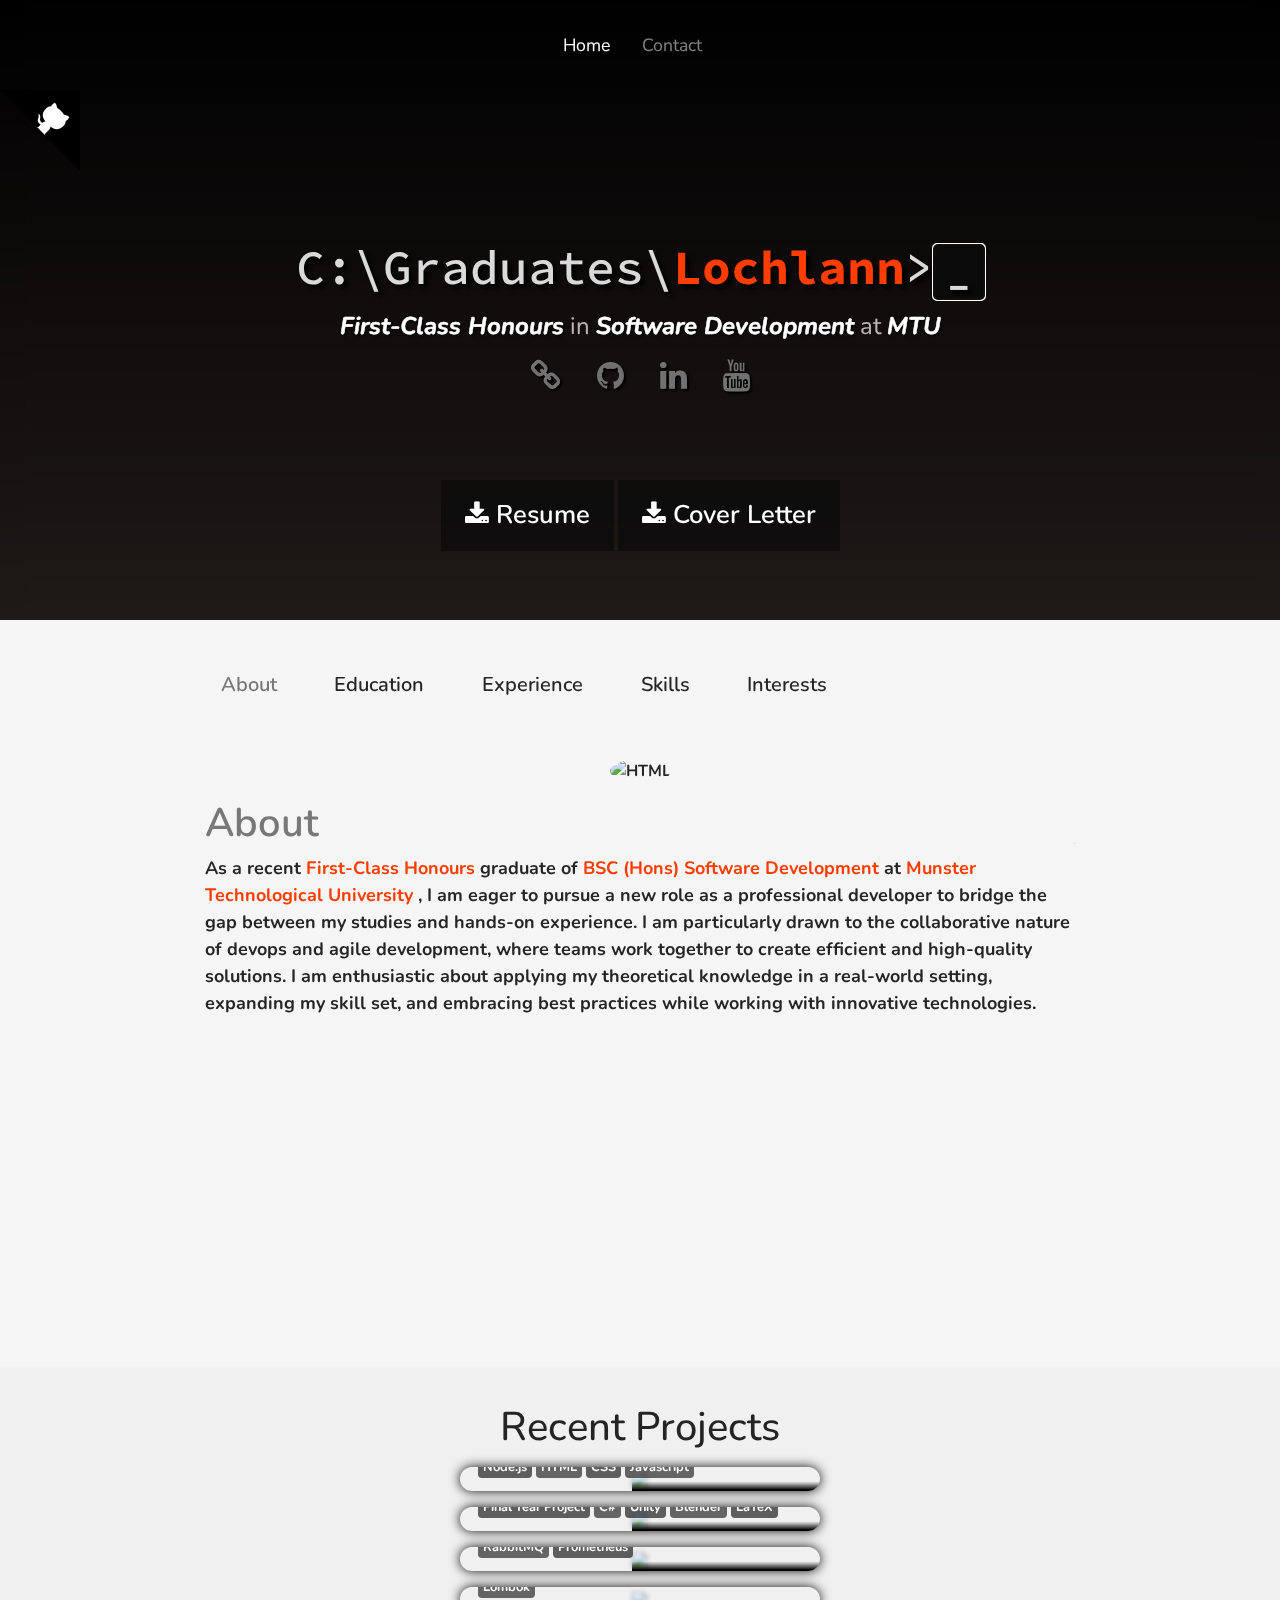
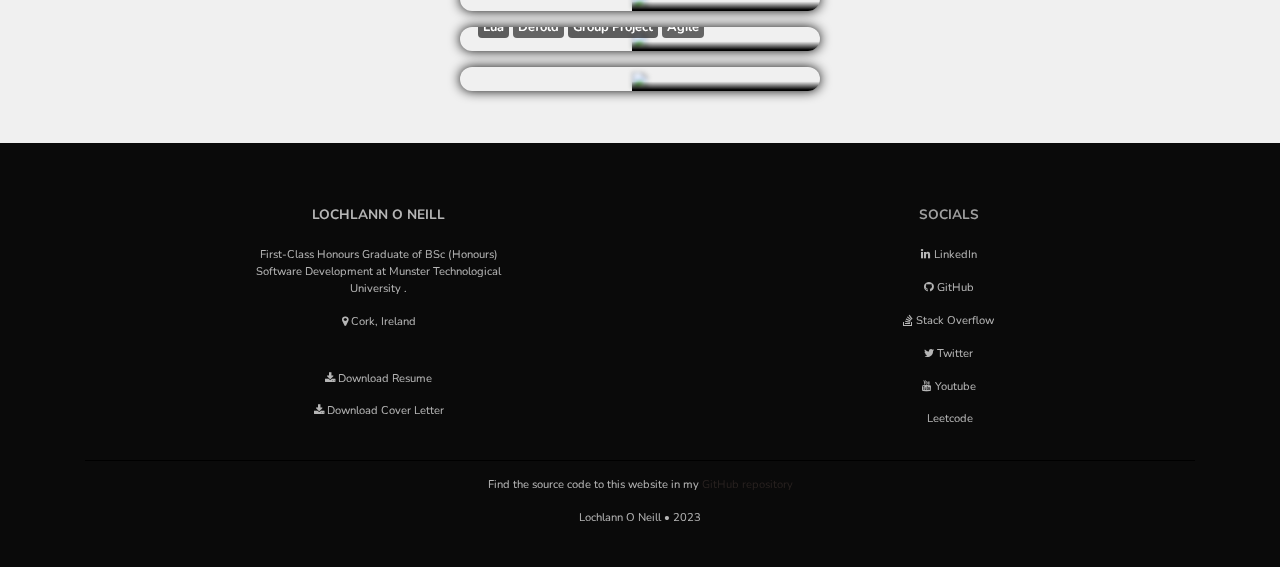
==== commit 0fd634cf: "reduce 'about' content" ====
--- a/index.html
+++ b/index.html
@@ -16,6 +16,11 @@
       integrity="sha384-JcKb8q3iqJ61gNV9KGb8thSsNjpSL0n8PARn9HuZOnIxN0hoP+VmmDGMN5t9UJ0Z"
       crossorigin="anonymous"
     />
+    <script
+      src="https://code.jquery.com/jquery-3.5.1.slim.min.js"
+      integrity="sha384-DfXdz2htPH0lsSSs5nCTpuj/zy4C+OGpamoFVy38MVBnE+IbbVYUew+OrCXaRkfj"
+      crossorigin="anonymous"
+    ></script>
     <link
       rel="stylesheet"
       href="https://stackpath.bootstrapcdn.com/font-awesome/4.7.0/css/font-awesome.min.css"
@@ -219,28 +224,23 @@
           <div class="content-left">
             <h1>About</h1>
             <p>
-              As a
-              <b
-                ><a href="https://www.scholaro.com/gpa-calculator/Ireland"
-                  >First-Class Honours</a
-                ></b
-              >
-              graduate of
-              <b
-                ><a href="https://www.mtu.ie/courses/mt800/"
-                  >BSC (Hons) Software Development</a
-                ></b
-              >, I am a results-driven professional with a proven track record
-              of continuous skill development, accompanied by a strong work
-              ethic.
-            </p>
-            <p>
-              My time at MTU provided me with invaluable practical experience in utilizing the agile
-              methodology to foster efficient teamwork, streamlined development processes, and rapid problem-solving.
-            </p>
-            <p>
-              Familiar across all stages of the software development cycle, with a preference towards <b>backend development</b>.
-              I am particularly drawn to the collaborative nature of RESTful and agile development, where teams work together to create efficient and high-quality solutions.
+              As a recent 
+              <b>
+                <a href="https://www.scholaro.com/gpa-calculator/Ireland">First-Class Honours</a>
+              </b>
+               graduate of 
+              <b>
+                <a href="https://www.mtu.ie/courses/mt800/">BSC (Hons) Software Development</a>
+              </b>
+               at 
+               <b>
+                <a href="https://www.mtu.ie/">Munster Technological University</a>
+              </b>
+              , I am eager to pursue a new role as a professional developer to bridge the gap
+              between my studies and hands-on experience. I am particularly drawn to the collaborative nature of devops
+              and agile development, where teams work together to create efficient and high-quality solutions. I am
+              enthusiastic about applying my theoretical knowledge in a real-world setting, expanding my skill set, and
+              embracing best practices while working with innovative technologies.
             </p>
           </div>
         </div>
@@ -248,7 +248,7 @@
         <!-- Education -->
         <div id="contentEducation" class="content">
           <div class="content-left">
-            <h1>Munster Technological Univeristy</h1>
+            <h2>Munster Technological Univeristy</h2>
             <p>BSc (Honours) Software Development <br> Sep. 2018 – May. 2023</p>
             <ul>
               <li><b>Grade:</b> First-Class Honours (4.0 GPA Equivalent)</li>
@@ -256,7 +256,7 @@
             </ul>
           </div>
           <div class="content-left">
-            <h1>Central Technical Institute</h1>
+            <h2>Central Technical Institute</h2>
             <p> QQI-6 Software Development <br> Sep. 2017 – May. 2018</p>
             <ul>
               <li><b>Grade:</b> Distinction (4.0 GPA equivalent)</li>
@@ -267,7 +267,7 @@
         <!-- Experience -->
         <div id="contentExperience" class="content">
           <div class="content-left">
-            <h1>Electronic and Software Co-Op</h1>
+            <h2>Electronic and Software Co-Op</h2>
             <p>Boston Scientific <br> Jan.2021 - Sep.2021</p>
             <p><i>Summary: C#, Visual Studio, Excel, Primo, SharePoint, Teams, VNC Viewer 4, Watchdog, Windchill</i></p>
             <ul>
@@ -277,7 +277,7 @@
             </ul>
           </div>
           <div class="content-left">
-            <h1>PCBA Quality Inspection</h1>
+            <h2>PCBA Quality Inspection</h2>
             <p>Boston Scientific <br> May.2019 - Sep.2019</p>
             <ul>
               <li>Performed comprehensive quality inspection protocols for printed circuit board assembly (PCBA) line.</li>
@@ -286,7 +286,7 @@
             </ul>
           </div>
           <!-- <div class="content-left">
-            <h1>Cleaner</h1>
+            <h2>Cleaner</h2>
             <p>AFM Facilities Dec.2021 - Apr.2022</p>
             <ul>
               <li>Performed thorough cleaning and sanitization of the gym facilities, ensuring strict adherence to COVID-19 safety and hygiene protocols.</li>
@@ -297,16 +297,15 @@
         <!-- Skills -->
         <div id="contentSkills" class="content">
           <div class="content-left">
-            <h1>Skills</h1>
+            <h2>Skills</h2>
             <ul>
-              <li><b>Programming: </b>Java, Python, C, C#, HTML/CSS, JavaScript, SQL</li>
-              <li><b>Technologies: </b>Spring/SpringBoot, Docker, Kubernetes, MongoDB, Node.js</li>
-              <li><b>Misc: </b>Agile Methodology, REST, Microservices, UX Design, Git</li>
+              <li><b>Programming: </b>Java, Python, C#, HTML/CSS, JavaScript</li>
+              <li><b>Technologies: </b>React.js, Spring/SpringBoot, Docker/Kubernetes, MongoDB, SQL/NoSQL</li>
               <li><b>Languages: </b>English (Fluent), Irish (Elementary), French (Elementary)</li>
             </ul>
           </div>
           <div class="content-left">
-            <h1>Favourite Modules</h1>
+            <h2>Favourite Modules</h2>
             <ul>
               <li>Final-Year Project (83%)</li>
               <li>Data Driven Microservices (77%)</li>
@@ -324,7 +323,7 @@
         <!-- Interests -->
         <div id="contentInterests" class="content">
           <div class="content-left">
-            <h1>History</h1>
+            <h2>History</h2>
             <p>
               History is a captivating journey of understanding how societies, cultures, and individuals have shaped the world we inhabit today. The stories of triumphs and tribulations, the evolution of ideas, and the intricate interplay of events never ceases to amaze me.
             </p>
@@ -334,7 +333,7 @@
             <!-- <img src="assets/images/placeholder.jpg" alt="HTML" /> -->
           </div>
           <div class="content-left">
-            <h1>Skateboarding</h1>
+            <h2>Skateboarding</h2>
             <p>
               Starting when I was just 10 years of age, skateboarding has always been a passion of mine. I've travelled all around Europe with my skateboard and have even met some of my closest friends through it.
             </p>
@@ -344,7 +343,7 @@
             <!-- <img src="assets/images/placeholder.jpg" alt="HTML" /> -->
           </div>
           <div class="content-left">
-            <h1>Gaming</h1>
+            <h2>Gaming</h2>
             <p>
               Competitive gaming exhilarates me with its dynamic blend of strategic thinking, split-second decision-making, and teamwork. Engaging in virtual battles isn't just about pixels on a screen; it's a realm where skill, practice, and adaptation collide, pushing me to continuously improve.
             </p>
@@ -391,13 +390,51 @@
     <!-- TODO - Card slider https://www.youtube.com/watch?v=nAjR0Oj0J8E&ab_channel=CodingwithRobby -->
 
     <section id="projects" class="section-container">
-      <!-- <h1>Projects</h1> -->
+      <h1>Recent Projects</h1>
 
       <div class="cards">
+        <!-- REACT -->
+        <div class="card">
+          <div class="poster">
+            <img class="background" src="assets/images/react_background.png" />
+          </div>
+          <div class="details">
+            <div class="title">
+              <img src="assets/images/react.png" class="logo" />
+              <h3 class="word">React</h3>
+            </div>
+            <div class="tags">
+              <span id="important">Under Development</span>
+              <span>MongoDB</span>
+              <span>Express</span>
+              <span>React</span>
+              <span>Node.js</span>
+              <span>HTML</span>
+              <span>CSS</span>
+              <span>Javascript</span>
+            </div>
+            <div class="info">
+              <p>
+                A full-stack MERN application for an e-commerce clothing website.
+              </p>
+            </div>
+            <div>
+              <a
+                href="https://github.com/lochlannoneill/Greaves"
+                ><button class="action-button github" type="button">GitHub</button></a
+              >
+              <a
+                href="https://greaves.store/"
+                ><button class="action-button" type="button">Website</button></a
+              >
+            </div>
+          </div>
+        </div>
+
         <!-- Unity -->
         <div class="card">
           <div class="poster">
-            <img src="assets/images/unity_background.png" />
+            <img class="background" src="assets/images/unity_background.png" />
           </div>
           <div class="details">
             <div class="title">
@@ -407,10 +444,9 @@
             <div class="tags">
               <span>Final Year Project</span>
               <span>C#</span>
+              <span>Unity</span>
               <span>Blender</span>
-              <span>UI</span>
               <span>LaTeX</span>
-              <span>Agile</span>
             </div>
             <div class="info">
               <p>
@@ -438,7 +474,7 @@
         <!-- Docker -->
         <div class="card">
           <div class="poster">
-            <img src="assets/images/docker_background.png" />
+            <img class="background" src="assets/images/docker_background.png" />
           </div>
           <div class="details">
             <div class="title">
@@ -448,9 +484,10 @@
             <div class="tags">
               <span>Python</span>
               <span>gRPC</span>
+              <span>Docker</span>
+              <span>Kubernetes</span>
               <span>Redis</span>
               <span>RabbitMQ</span>
-              <span>Kubernetes</span>
               <span>Prometheus</span>
             </div>
             <div class="info">
@@ -475,17 +512,18 @@
         <!-- Spring -->
         <div class="card">
           <div class="poster">
-            <img src="assets/images/spring_background.png" />
+            <img class="background" src="assets/images/spring_background.png" />
           </div>
           <div class="details">
             <div class="title">
               <img src="assets/images/spring.png" class="logo" />
-              <h3 class="word">Spring</h3>
+              <h3 class="word">SpringBoot</h3>
             </div>
             <div class="tags">
               <span>Java</span>
+              <span>Maven</span>
+              <span>SpringBoot</span>
               <span>REST</span>
-              <span>Maven</span>
               <span>JPA</span>
               <span>H2</span>
               <span>SQL</span>
@@ -506,7 +544,7 @@
         <!-- Defold -->
         <div class="card">
           <div class="poster">
-            <img src="assets/images/defold_background.png" />
+            <img class="background" src="assets/images/defold_background.png" />
           </div>
           <div class="details">
             <div class="title">
@@ -514,15 +552,14 @@
               <h3 class="word">Defold</h3>
             </div>
             <div class="tags">
-              <span id="important">Group Project</span>
-              <span>Scrum leader</span>
+              <span>Lua</span>
+              <span>Defold</span>
+              <span>Group Project</span>
               <span>Agile</span>
-              <span>Lua</span>
             </div>
             <div class="info">
               <p>
-                Leader in developing a 2D Lua game, accompanied by agile
-                planning.
+                Group project which emphazied agile collaboration in a team environment.
               </p>
             </div>
             <div>
@@ -535,7 +572,7 @@
         </div>
 
         <!-- Big Data -->
-        <div class="card">
+        <!-- <div class="card">
           <div class="poster">
             <img src="assets/images/bigdata_background.png" />
           </div>
@@ -568,10 +605,10 @@
               >
             </div>
           </div>
-        </div>
+        </div> -->
 
         <!-- Operating Systems -->
-        <div class="card">
+        <!-- <div class="card">
           <div class="poster">
             <img src="assets/images/os_background.png" />
           </div>
@@ -603,7 +640,7 @@
               >
             </div>
           </div>
-        </div>
+        </div> -->
 
         <!-- Machine Learning -->
         <div class="card">
@@ -618,13 +655,10 @@
             <div class="tags">
               <span>Python</span>
               <span>Supervised learning</span>
-              <span>Pre-processing</span>
               <span>Perceptron</span>
               <span>SVM</span>
               <span>K-nearest neighbour</span>
               <span>Decision-tree</span>
-              <span>Predictions</span>
-              <span>Processing times</span>
             </div>
             <div class="info">
               <p>Processing information from a .csv file, and applying ML techniques to derive predictions and insights.</p>
@@ -661,7 +695,7 @@
         </div> -->
 
         <!-- LeetCode -->
-        <div class="card">
+        <!-- <div class="card">
           <div class="poster">
             <img src="assets/images/leetcode_background.png" />
           </div>
@@ -686,7 +720,7 @@
                 ><button class="action-button github" type="button github">GitHub</button></a
               >
             </div>
-          </div>
+          </div> -->
         </div>
       </div>
     </section>
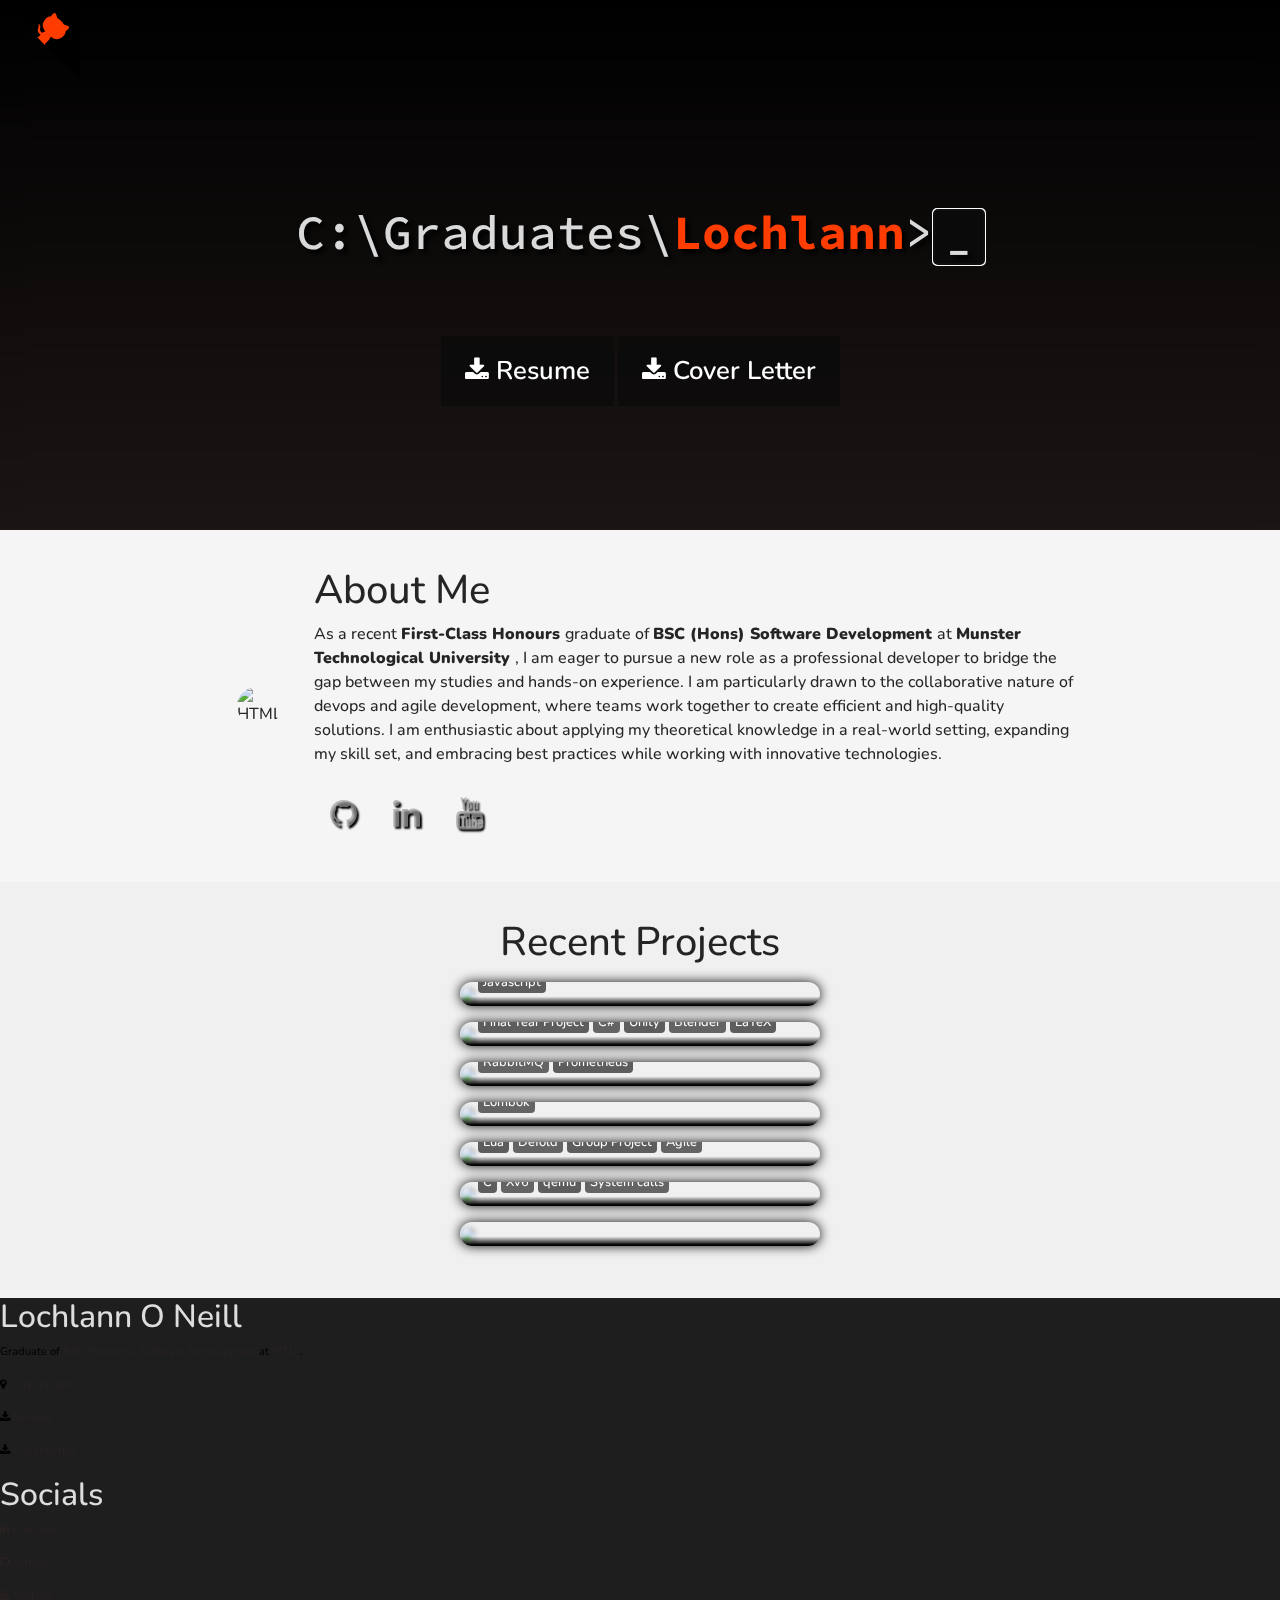
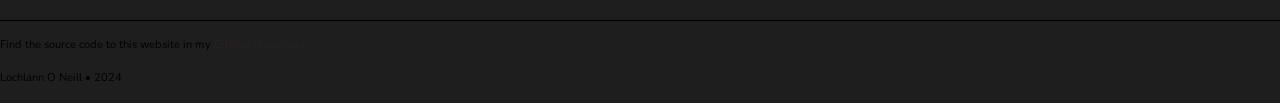
==== commit 7c550f9a: "content change" ====
--- a/index.html
+++ b/index.html
@@ -44,7 +44,7 @@
       </video> -->
 
       <!--______________________________________________________ navbar _____________________________________________________ -->
-      <nav class="navbar navbar-expand-sm navbar-dark top" id="navbar">
+      <!-- <nav class="navbar navbar-expand-sm navbar-dark top" id="navbar">
         <button
           class="navbar-toggler collapsed"
           type="button"
@@ -58,26 +58,22 @@
         </button>
         <div class="collapse navbar-collapse" id="navbarSupportedContent">
           <ul class="navbar-nav mx-auto">
-            <!-- Home -->
             <li class="nav-item dropdown active">
               <a class="nav-link" href="index.html"
                 >Home<span class="sr-only">(current)</span></a
               >
             </li>
-            <!-- About -->
-            <!-- <li class="nav-item dropdown">
+            <li class="nav-item dropdown">
               <a class="nav-link" href="#about"
                 >About<span class="sr-only"></span
               ></a>
-            </li> -->
-            <!-- Contact -->
+            </li>
             <li class="nav-item dropdown">
               <a class="nav-link" href="contact.html">Contact</a>
             </li>
           </ul>
         </div>
-      </nav>
-
+      </nav> -->
 
       <!--______________________________ github corner (https://github.com/tholman/github-corners) ______________________________ -->
       <a
@@ -104,17 +100,12 @@
 
     <main id="main">
       <!-- ___________________________________________________ jumbotron _____________________________________________________ -->
-      <!-- add 'large-jumbotron' to classlist to increase size of jumbotron -->
+      <!-- NOTE - add 'large-jumbotron' to classlist to increase size of jumbotron -->
       <div
         class="jumbotron vertical-center bg-transparent"
         id="home-jumbotron"
       >
         <div class="container container-jumbotron">
-          <!-- <div class="jumbotron-picture">
-            <a class = "picture-description-link" href="https://linktr.ee/lochlannoneill">
-              <img src="assets/images/profile_picture.png" alt="Profile Picture" width="180" height="180">
-            </a>
-          </div> -->
           <div class="jumbotron-info" style="text-align: center">
             <h1 id="terminal" class="display-5">
               C:<span class="d-none d-lg-inline">\Graduates</span>\<a
@@ -130,46 +121,7 @@
             </h1>
             <div class="jumbotron-text">
               <p id="terminal-response">
-                <b
-                  ><i
-                    ><a href="https://www.scholaro.com/gpa-calculator/Ireland"
-                      >First-Class Honours</a
-                    ></i
-                  ></b
-                >
-                in
-                <b
-                  ><i
-                    ><a href="https://www.mtu.ie/courses/mt800/"
-                      >Software Development</a
-                    ></i
-                  ></b
-                >
-                at
-                <b
-                  ><i><a href="https://www.mtu.ie/">MTU</a></i></b
-                >
-                <br />
-              </p>
-            </div>
-            <!-- Social Media Links -->
-            <div class="jumbotron-icons">
-              <a
-                href="https://linktr.ee/lochlannoneill"
-                class="icon link icon-link fa fa-link"
-              ></a>
-              <a
-                href="https://github.com/lochlannoneill"
-                class="icon github icon-link fa fa-github"
-              ></a>
-              <a
-                href="https://www.linkedin.com/in/lochlannoneill/"
-                class="icon linkedin icon-link fa fa-linkedin"
-              ></a>
-              <a
-                href="https://www.youtube.com/channel/UCfh3sXBVlA8N5Da3ms8n1Sg"
-                class="icon youtube icon-link fa fa-youtube"
-              ></a>
+              </p>
             </div>
             <div class="button-list-downloads">
               <!-- Resume Download -->
@@ -191,204 +143,56 @@
     </main>
 
     <!-- ______________________________________________________ technologies ______________________________________________________-->
+    <!-- TODO - Card slider https://www.youtube.com/watch?v=nAjR0Oj0J8E&ab_channel=CodingwithRobby -->
     <!-- <section class="section-technologies">
       <h1 id="techonologies"><a href="https://www.youtube.com/watch?v=3yfswsnD2sw">{Technologies I've learned}</a></h1>
     </section> -->
 
-    <!-- ______________________________________________________ section ______________________________________________________-->
+    <!-- ______________________________________________________ section About ______________________________________________________-->
+    <!-- About -->
     <section id="about" class="section-container">
-      <div class="hero">
-        <div class="btn-box">
-          <button id="btnAbout" onclick="openAbout()" class="hero-button">
-            About
-          </button>
-          <button id="btnEducation" onclick="openEducation()" class="hero-button">
-            Education
-          </button>
-          <button id="btnExperience" onclick="openExperience()" class="hero-button">
-            Experience
-          </button>
-          <button id="btnSkills" onclick="openSkills()" class="hero-button">
-            Skills
-          </button>
-          <button id="btnInterests" onclick="openInterests()" class="hero-button">
-            Interests
-          </button>
-        </div>
-
-        <!-- About -->
-        <div id="contentAbout" class="content">
-          <div class="content-right">
-            <img src="assets/images/profile_picture.png" alt="HTML" />
-          </div>
-          <div class="content-left">
-            <h1>About</h1>
-            <p>
-              As a recent 
-              <b>
-                <a href="https://www.scholaro.com/gpa-calculator/Ireland">First-Class Honours</a>
-              </b>
-               graduate of 
-              <b>
-                <a href="https://www.mtu.ie/courses/mt800/">BSC (Hons) Software Development</a>
-              </b>
-               at 
-               <b>
-                <a href="https://www.mtu.ie/">Munster Technological University</a>
-              </b>
-              , I am eager to pursue a new role as a professional developer to bridge the gap
-              between my studies and hands-on experience. I am particularly drawn to the collaborative nature of devops
-              and agile development, where teams work together to create efficient and high-quality solutions. I am
-              enthusiastic about applying my theoretical knowledge in a real-world setting, expanding my skill set, and
-              embracing best practices while working with innovative technologies.
-            </p>
-          </div>
-        </div>
-
-        <!-- Education -->
-        <div id="contentEducation" class="content">
-          <div class="content-left">
-            <h2>Munster Technological Univeristy</h2>
-            <p>BSc (Honours) Software Development <br> Sep. 2018 – May. 2023</p>
-            <ul>
-              <li><b>Grade:</b> First-Class Honours (4.0 GPA Equivalent)</li>
-              <li><b>Societies:</b> Airsoft, Athletics, Gaming, Programming, Skatingboarding</li>
-            </ul>
-          </div>
-          <div class="content-left">
-            <h2>Central Technical Institute</h2>
-            <p> QQI-6 Software Development <br> Sep. 2017 – May. 2018</p>
-            <ul>
-              <li><b>Grade:</b> Distinction (4.0 GPA equivalent)</li>
-            </ul>
-          </div>
-        </div>
-
-        <!-- Experience -->
-        <div id="contentExperience" class="content">
-          <div class="content-left">
-            <h2>Electronic and Software Co-Op</h2>
-            <p>Boston Scientific <br> Jan.2021 - Sep.2021</p>
-            <p><i>Summary: C#, Visual Studio, Excel, Primo, SharePoint, Teams, VNC Viewer 4, Watchdog, Windchill</i></p>
-            <ul>
-              <li>Maintained regular communication with local system owners and external developers of outsourced software to gather sensitive system information.</li>
-              <li>Cleansed and updated data in Primo database by integrating information from factory systems, ensuring itsaccuracy and reliability for multiple project management SharePoints.</li>
-              <li>Conducted meticulous code reviews of ‘in-house’ software, diligently adhering to predefined specifications to identify redundant component ID formats for subsequent refactoring.</li>
-            </ul>
-          </div>
-          <div class="content-left">
-            <h2>PCBA Quality Inspection</h2>
-            <p>Boston Scientific <br> May.2019 - Sep.2019</p>
-            <ul>
-              <li>Performed comprehensive quality inspection protocols for printed circuit board assembly (PCBA) line.</li>
-              <li>Adhered to manufacturing instructions to ensure strict compliance, while reporting any identified faults.</li>
-              <li>Consistently achieved daily metrics, encompassing output, efficiency, lead time, and quality standards.</li>
-            </ul>
-          </div>
-          <!-- <div class="content-left">
-            <h2>Cleaner</h2>
-            <p>AFM Facilities Dec.2021 - Apr.2022</p>
-            <ul>
-              <li>Performed thorough cleaning and sanitization of the gym facilities, ensuring strict adherence to COVID-19 safety and hygiene protocols.</li>
-            </ul>
-          </div> -->
-        </div>
-
-        <!-- Skills -->
-        <div id="contentSkills" class="content">
-          <div class="content-left">
-            <h2>Skills</h2>
-            <ul>
-              <li><b>Programming: </b>Java, Python, C#, HTML/CSS, JavaScript</li>
-              <li><b>Technologies: </b>React.js, Spring/SpringBoot, Docker/Kubernetes, MongoDB, SQL/NoSQL</li>
-              <li><b>Languages: </b>English (Fluent), Irish (Elementary), French (Elementary)</li>
-            </ul>
-          </div>
-          <div class="content-left">
-            <h2>Favourite Modules</h2>
-            <ul>
-              <li>Final-Year Project (83%)</li>
-              <li>Data Driven Microservices (77%)</li>
-              <li>App Development Frameworks (82%)</li>
-              <li>Big Data Analytics (72%)</li>
-              <li>Discrete Maths (90%)</li>
-              <li>Maths for Computer Science (81%)</li>
-              <li>Android Development (81%)</li>
-              <li>Computer Architecture (78%)</li>
-              <li>Operating System Engineering (83%)</li>
-            </ul>
-          </div>
-        </div>
-
-        <!-- Interests -->
-        <div id="contentInterests" class="content">
-          <div class="content-left">
-            <h2>History</h2>
-            <p>
-              History is a captivating journey of understanding how societies, cultures, and individuals have shaped the world we inhabit today. The stories of triumphs and tribulations, the evolution of ideas, and the intricate interplay of events never ceases to amaze me.
-            </p>
-            <p>
-              History isn't just a collection of facts; it's a narrative of human ingenuity, folly, and resilience that constantly sparks my curiosity and provides valuable insights into the complexities of our existence today.
-            </p>
-            <!-- <img src="assets/images/placeholder.jpg" alt="HTML" /> -->
-          </div>
-          <div class="content-left">
-            <h2>Skateboarding</h2>
-            <p>
-              Starting when I was just 10 years of age, skateboarding has always been a passion of mine. I've travelled all around Europe with my skateboard and have even met some of my closest friends through it.
-            </p>
-            <p>
-              A skill that teaches you to never give up, and to always get back up when you fall (literally). Continuous improvement is the name of the game, and I've always applied this same mindset to software.
-            </p>
-            <!-- <img src="assets/images/placeholder.jpg" alt="HTML" /> -->
-          </div>
-          <div class="content-left">
-            <h2>Gaming</h2>
-            <p>
-              Competitive gaming exhilarates me with its dynamic blend of strategic thinking, split-second decision-making, and teamwork. Engaging in virtual battles isn't just about pixels on a screen; it's a realm where skill, practice, and adaptation collide, pushing me to continuously improve.
-            </p>
-            <p>
-              I've won several tournaments in the past, and I'm always looking for new challenges to test my abilities.
-            </p>
-          </div>
-          <!-- <div class="content-right">
-            <img src="assets/images/placeholder.jpg" alt="HTML" />
-          </div> -->
+      <div class="content-left">
+        <img src="assets/images/profile_picture.png" alt="HTML" />
+      </div>
+      <div class="content-right">
+        <h1>About Me</h1>
+        <p>
+          As a recent 
+          <b>
+            <a href="https://www.scholaro.com/gpa-calculator/Ireland">First-Class Honours</a>
+          </b>
+            graduate of 
+          <b>
+            <a href="https://www.mtu.ie/courses/mt800/">BSC (Hons) Software Development</a>
+          </b>
+            at 
+            <b>
+            <a href="https://www.mtu.ie/">Munster Technological University</a>
+          </b>
+          , I am eager to pursue a new role as a professional developer to bridge the gap
+          between my studies and hands-on experience. I am particularly drawn to the collaborative nature of devops
+          and agile development, where teams work together to create efficient and high-quality solutions. I am
+          enthusiastic about applying my theoretical knowledge in a real-world setting, expanding my skill set, and
+          embracing best practices while working with innovative technologies.
+        </p>
+        <div class="social-icons">
+          <a
+            href="https://github.com/lochlannoneill"
+            class="icon github icon-link fa fa-github"
+          ></a>
+          <a
+            href="https://www.linkedin.com/in/lochlannoneill/"
+            class="icon linkedin icon-link fa fa-linkedin"
+          ></a>
+          <a
+            href="https://www.youtube.com/channel/UCfh3sXBVlA8N5Da3ms8n1Sg"
+            class="icon youtube icon-link fa fa-youtube"
+          ></a>
         </div>
       </div>
     </section>
 
     <!-- ______________________________________________________ section ______________________________________________________-->
-    <!-- <section id="about" class="section-container">
-      
-      <h1>About Me</h1>
-
-      <p>
-        As a <b><a href="https://www.scholaro.com/gpa-calculator/Ireland">First-Class Honours</a></b> graduate of <b><a href="https://www.mtu.ie/courses/mt800/">BSC (Hons) Software Development</a></b>, I am a results-driven professional with a proven track record of continuous skill development, accompanied by a strong work ethic.
-      </p>
-
-      <p>
-        Known for exceptional interpersonal skills and a passion for expanding my knowledgebase in the world of software. Seeking opportunities to apply expertise and contribute to the success of innovative projects.
-      </p>
-
-      <a href="assets/resume.pdf" download><button id="button-download" type="button"><span id="icon" class="fa fa-download"></span> Download Resume</button></a>
-
-    </section> -->
-
-    <!-- ______________________________________________________ section ______________________________________________________-->
-    <!-- <section class="section-container">
-      <h1>Placeholder (h1)</h1>
-      <h2>Placeholder (h2)</h2>
-      <h3>Placeholder (h5)</h3>
-      <h4>Placeholder (h5)</h4>
-      <h5>Placeholder (h5)</h5>
-      <p>Placeholder (p)</p>
-      <a href="#">Placeholder (a)</a>
-    </section> -->
-
-    <!-- ______________________________________________________ section ______________________________________________________-->
-    <!-- TODO - Card slider https://www.youtube.com/watch?v=nAjR0Oj0J8E&ab_channel=CodingwithRobby -->
-
     <section id="projects" class="section-container">
       <h1>Recent Projects</h1>
 
@@ -404,7 +208,7 @@
               <h3 class="word">React</h3>
             </div>
             <div class="tags">
-              <span id="important">Under Development</span>
+              <!-- <span id="important">Under Development</span> -->
               <span>MongoDB</span>
               <span>Express</span>
               <span>React</span>
@@ -571,44 +375,8 @@
           </div>
         </div>
 
-        <!-- Big Data -->
-        <!-- <div class="card">
-          <div class="poster">
-            <img src="assets/images/bigdata_background.png" />
-          </div>
-          <div class="details">
-            <div class="title">
-              <img src="assets/images/bigdata.png" class="logo" />
-              <h3 class="word">Big Data</h3>
-            </div>
-            <div class="tags">
-              <span>Python</span>
-              <span>PySpark</span>
-              <span>MapReduce</span>
-              <span>Hadoop</span>
-            </div>
-            <div class="info">
-              <p>Processing big-data according to defined specifications. Dealing with streamed input-data.</p>
-            </div>
-            <div>
-              <a
-                href="https://github.com/lochlannoneill/SOFT8033-BigDataAnalytics-MapReduce"
-                ><button class="action-button github" type="button github">GitHub</button></a
-              >
-              <a
-                href="https://github.com/lochlannoneill/SOFT8033-BigDataAnalytics-PySpark"
-                ><button class="action-button github" type="button github">GitHub</button></a
-              >
-              <a
-                href="https://www.youtube.com/watch?v=QRbvUgPj4AM&ab_channel=LochlannONeill"
-                ><button class="action-button youtube" type="button">YouTube</button></a
-              >
-            </div>
-          </div>
-        </div> -->
-
         <!-- Operating Systems -->
-        <!-- <div class="card">
+        <div class="card">
           <div class="poster">
             <img src="assets/images/os_background.png" />
           </div>
@@ -640,7 +408,7 @@
               >
             </div>
           </div>
-        </div> -->
+        </div>
 
         <!-- Machine Learning -->
         <div class="card">
@@ -654,10 +422,9 @@
             </div>
             <div class="tags">
               <span>Python</span>
-              <span>Supervised learning</span>
               <span>Perceptron</span>
               <span>SVM</span>
-              <span>K-nearest neighbour</span>
+              <span>K-nearest</span>
               <span>Decision-tree</span>
             </div>
             <div class="info">
@@ -671,28 +438,6 @@
             </div>
           </div>
         </div>
-
-        <!-- JavaFX -->
-        <!-- <div class="card">
-          <div class="poster">
-            <img src="assets/images/java_background.png">
-          </div>
-          <div class="details">
-            <div class="title">
-              <img src="assets/images/java.png" class="logo">
-              <h3 class="word">JavaFX</h3>
-            </div>
-            <div class="tags">
-              <span>OOP</span>
-              <span>SQL</span>
-              <span>JDBC</span>
-            </div>
-            <div class="info">
-              <p>Lorem ipsum dolor sit amet consectetur adipisicing elit.</p>
-            </div>
-            <a href="https://github.com/lochlannoneill/COMP7013-OOP-JavaFX-JDBC"><button type="button">GitHub</button></a>
-          </div>
-        </div> -->
 
         <!-- LeetCode -->
         <!-- <div class="card">
@@ -734,110 +479,56 @@
     </section> -->
 
     <!-- ______________________________________________________ footer ______________________________________________________-->
-    <footer id="footer" class="bg-dark text-white pt-5 pb-4" id="footer-home">
-      <div class="container text-center text-md-left">
-        <div class="row text-center text-left">
-          <div class="col-md-3 col-lg-3 col-xl-3 mx-auto mt-3">
-            <h5 class="text-uppercase mb-4 font-weight-bold text-dark">
-              <a href="https://linktr.ee/lochlannoneill" class="text-muted"
-                >Lochlann O Neill</a
-              >
-            </h5>
-            <p class="text-muted">
-              <a
-                href="https://www.scholaro.com/gpa-calculator/Ireland"
-                class="text-muted"
-                >First-Class Honours</a
-              >
+    <footer>
+      <div class="footer-container">
+        <div class="footer-information">
+          <div class="footer-left footer-information-child">
+            <h2>Lochlann O Neill</h2>
+            <p>
               Graduate of
-              <a href="https://www.mtu.ie/courses/mt800/" class="text-muted"
-                >BSc (Honours) Software Development</a
-              >
+              <a href="https://www.mtu.ie/courses/mt800/">BSc (Honours) Software Development</a>
               at
-              <a href="https://www.mtu.ie/" class="text-muted"
-                >Munster Technological University</a
-              >
+              <a href="https://www.mtu.ie/">MTU</a>
               .
             </p>
-            <p class="text-muted">
+            <p>
               <i class="fa fa-map-marker"></i>
-              <a href="https://g.page/MTUCork?share" class="text-muted"
-                >Cork, Ireland</a>
+              <a href="https://g.page/MTUCork?share">Cork, Ireland</a>
             </p>
-            <br>
-            <p class="text-muted">
+          </div>
+          <div class="footer-center footer-information-child">
+            <p>
               <i class="fa fa-download"></i>
-              <a href="assets/lochlann_oneill_resume.pdf" download class="text-muted"
-                >Download Resume</a>
+              <a href="assets/lochlann_oneill_resume.pdf" download>Resume</a>
             </p>
-            <p class="text-muted">
+            <p>
               <i class="fa fa-download"></i>
-              <a href="assets/lochlann_oneill_cover.pdf" download class="text-muted"
-                >Download Cover Letter</a>
+              <a href="assets/lochlann_oneill_cover.pdf" download>Cover Letter</a>
             </p>
           </div>
-          <div class="col-md-3 col-lg-2 col-xl-2 mx-auto mt-3">
-            <h5 class="text-uppercase mb-4 font-weight-bold text-dark">
-              Socials
-            </h5>
-            <p class="text-muted">
-              <i class="fa fa-linkedin"></i>
-              <a
-                href="https://www.linkedin.com/in/lochlannoneill/"
-                class="text-muted"
-                >LinkedIn</a
-              >
+          <div class="footer-right footer-information-child">
+            <h2>Socials</h2>
+            <a href="https://www.linkedin.com/in/lochlannoneill/">
+              <p><span><i class="fa fa-linkedin"></i></span> LinkedIn</p>
+            </a>
+            <a href="https://github.com/lochlannoneill">
+              <p><span><i class="fa fa-github"></i></span> GitHub</p>
+            </a>
+            <a href="https://www.youtube.com/channel/UCfh3sXBVlA8N5Da3ms8n1Sg">
+              <p><span><i class="fa fa-youtube"></i></span> Youtube</p>
+            </a>
             </p>
-            <p class="text-muted">
-              <i class="fa fa-github"></i>
-              <a href="https://github.com/lochlannoneill" class="text-muted"
-                >GitHub</a
-              >
-            </p>
-            <p class="text-muted">
-              <i class="fa fa-stack-overflow"></i>
-              <a
-                href="https://stackoverflow.com/users/14303223/lochlannoneill"
-                class="text-muted"
-                >Stack Overflow</a
-              >
-            </p>
-            <p class="text-muted">
-              <i class="fa fa-twitter"></i>
-              <a href="https://twitter.com/LochlannONeill" class="text-muted"
-                >Twitter</a
-              >
-            </p>
-            <p class="text-muted">
-              <i class="fa fa-youtube"></i>
-              <a
-                href="https://www.youtube.com/channel/UCfh3sXBVlA8N5Da3ms8n1Sg"
-                class="text-muted"
-                >Youtube</a
-              >
-            </p>
-            <p class="text-muted">
-              <i class="fa fa-leetcode"></i>
-              <a
-                href="https://leetcode.com/lochlannoneill/"
-                class="text-muted"
-                >Leetcode</a
-              >
-            </p>
           </div>
         </div>
         <hr />
-        <div class="row text-center">
-          <div class="col">
-            <p class="text-muted">
+        <div class="footer-bottom">
+          <p>
+            <span>
               Find the source code to this website in my
-              <a
-                href="https://github.com/lochlannoneill/Website-Personal-Portfolio"
-                >GitHub repository</a
-              >
-            </p>
-            <p class="signature text-muted">Lochlann O Neill • 2023</p>
-          </div>
+              <a href="https://github.com/lochlannoneill/Website-Personal-Portfolio">GitHub repository</a>
+            </span>
+          </p>
+          <p class="signature">Lochlann O Neill • 2024</p>
         </div>
       </div>
     </footer>
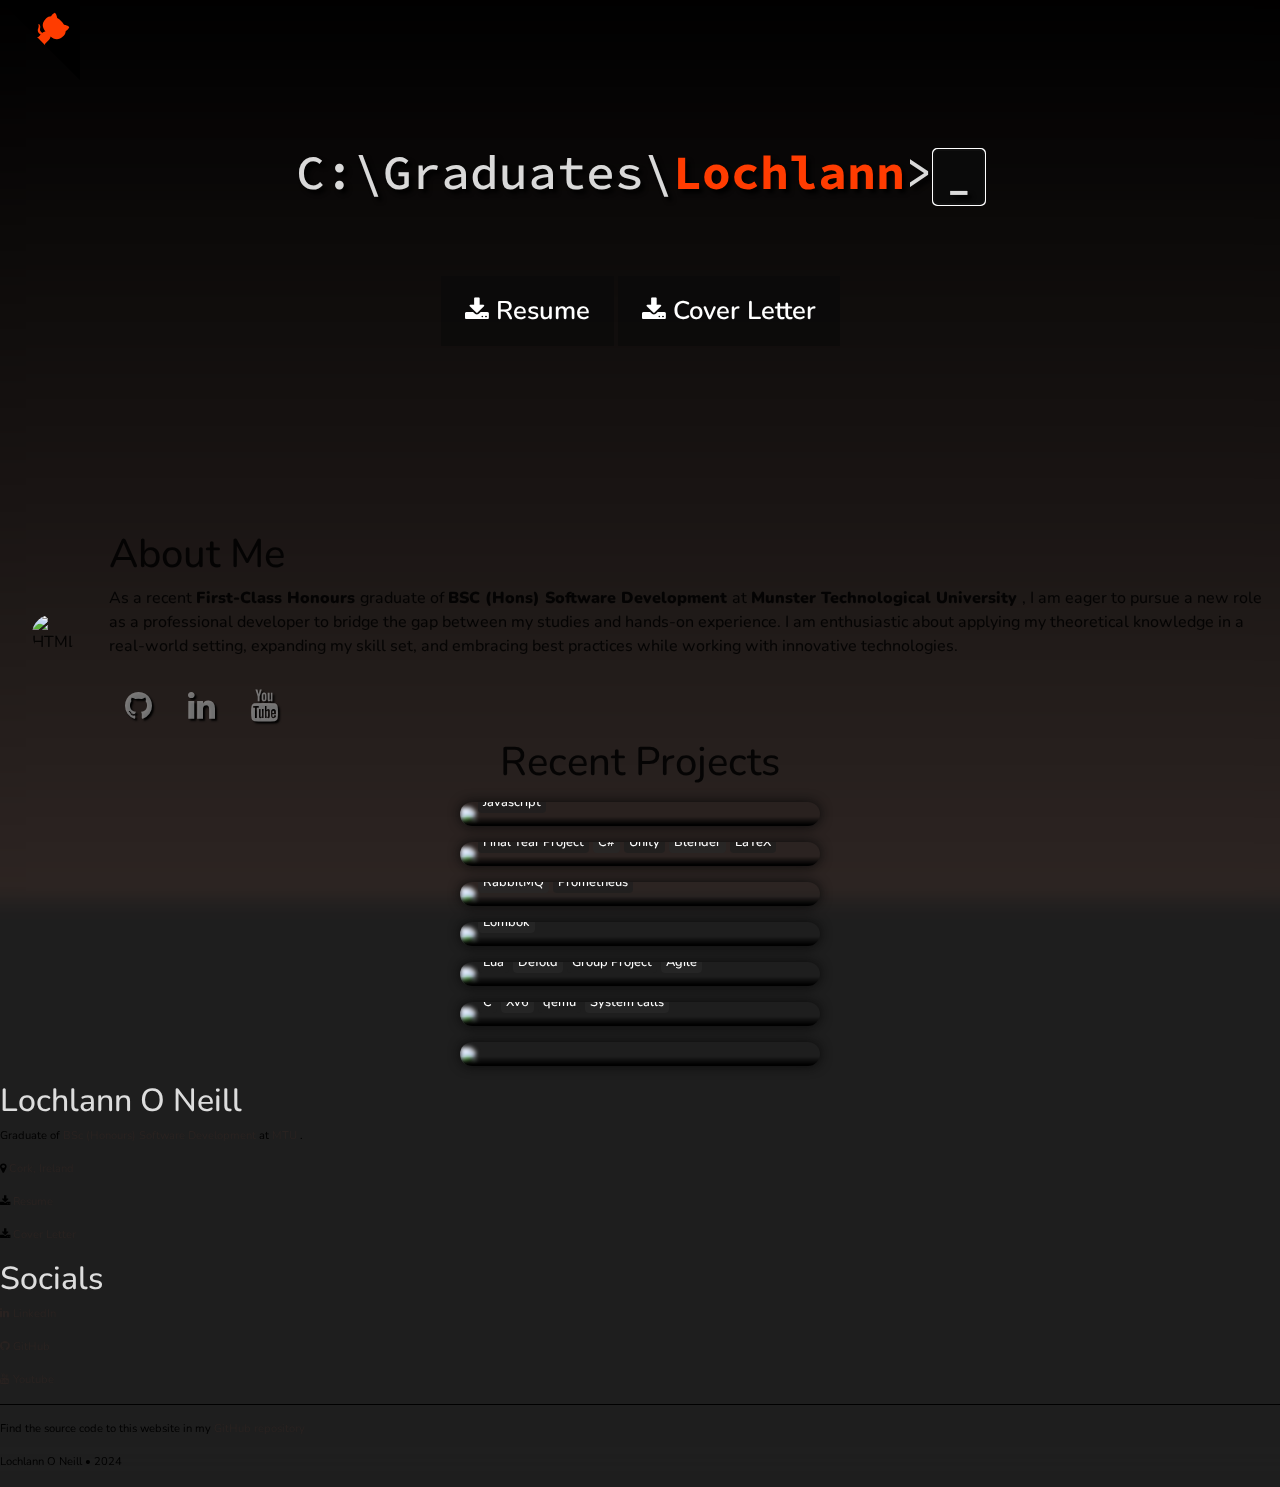
==== commit cf322824: "reduce description" ====
--- a/index.html
+++ b/index.html
@@ -102,10 +102,10 @@
       <!-- ___________________________________________________ jumbotron _____________________________________________________ -->
       <!-- NOTE - add 'large-jumbotron' to classlist to increase size of jumbotron -->
       <div
-        class="jumbotron vertical-center bg-transparent"
+        class="jumbotron bg-transparent"
         id="home-jumbotron"
       >
-        <div class="container container-jumbotron">
+        <div class="jumbotron-container">
           <div class="jumbotron-info" style="text-align: center">
             <h1 id="terminal" class="display-5">
               C:<span class="d-none d-lg-inline">\Graduates</span>\<a
@@ -148,9 +148,9 @@
       <h1 id="techonologies"><a href="https://www.youtube.com/watch?v=3yfswsnD2sw">{Technologies I've learned}</a></h1>
     </section> -->
 
-    <!-- ______________________________________________________ section About ______________________________________________________-->
+    <!-- ______________________________________________________ section ______________________________________________________-->
     <!-- About -->
-    <section id="about" class="section-container">
+    <section id="about">
       <div class="content-left">
         <img src="assets/images/profile_picture.png" alt="HTML" />
       </div>
@@ -170,9 +170,7 @@
             <a href="https://www.mtu.ie/">Munster Technological University</a>
           </b>
           , I am eager to pursue a new role as a professional developer to bridge the gap
-          between my studies and hands-on experience. I am particularly drawn to the collaborative nature of devops
-          and agile development, where teams work together to create efficient and high-quality solutions. I am
-          enthusiastic about applying my theoretical knowledge in a real-world setting, expanding my skill set, and
+          between my studies and hands-on experience. I am enthusiastic about applying my theoretical knowledge in a real-world setting, expanding my skill set, and
           embracing best practices while working with innovative technologies.
         </p>
         <div class="social-icons">
@@ -193,7 +191,7 @@
     </section>
 
     <!-- ______________________________________________________ section ______________________________________________________-->
-    <section id="projects" class="section-container">
+    <section id="projects">
       <h1>Recent Projects</h1>
 
       <div class="cards">
@@ -469,14 +467,6 @@
         </div>
       </div>
     </section>
-
-    <!-- ______________________________________________________ section ______________________________________________________-->
-    <!-- <section class="section-container">
-      <h1>{About Me - Tabbed Section for whoami/interests/skills?}</h1>
-      <h5><a href="https://www.youtube.com/watch?v=v6-4wh_o9iM">Tab Layout On Website</a></h5>
-      <h5><a href="https://www.youtube.com/watch?v=9Y_xHn2gHWY">CSS List Item Hover Effects</a></h5>
-      <h5 id="techonologies"><a href="https://www.youtube.com/watch?v=3yfswsnD2sw">{Technologies I've learned}</a></h5>
-    </section> -->
 
     <!-- ______________________________________________________ footer ______________________________________________________-->
     <footer>
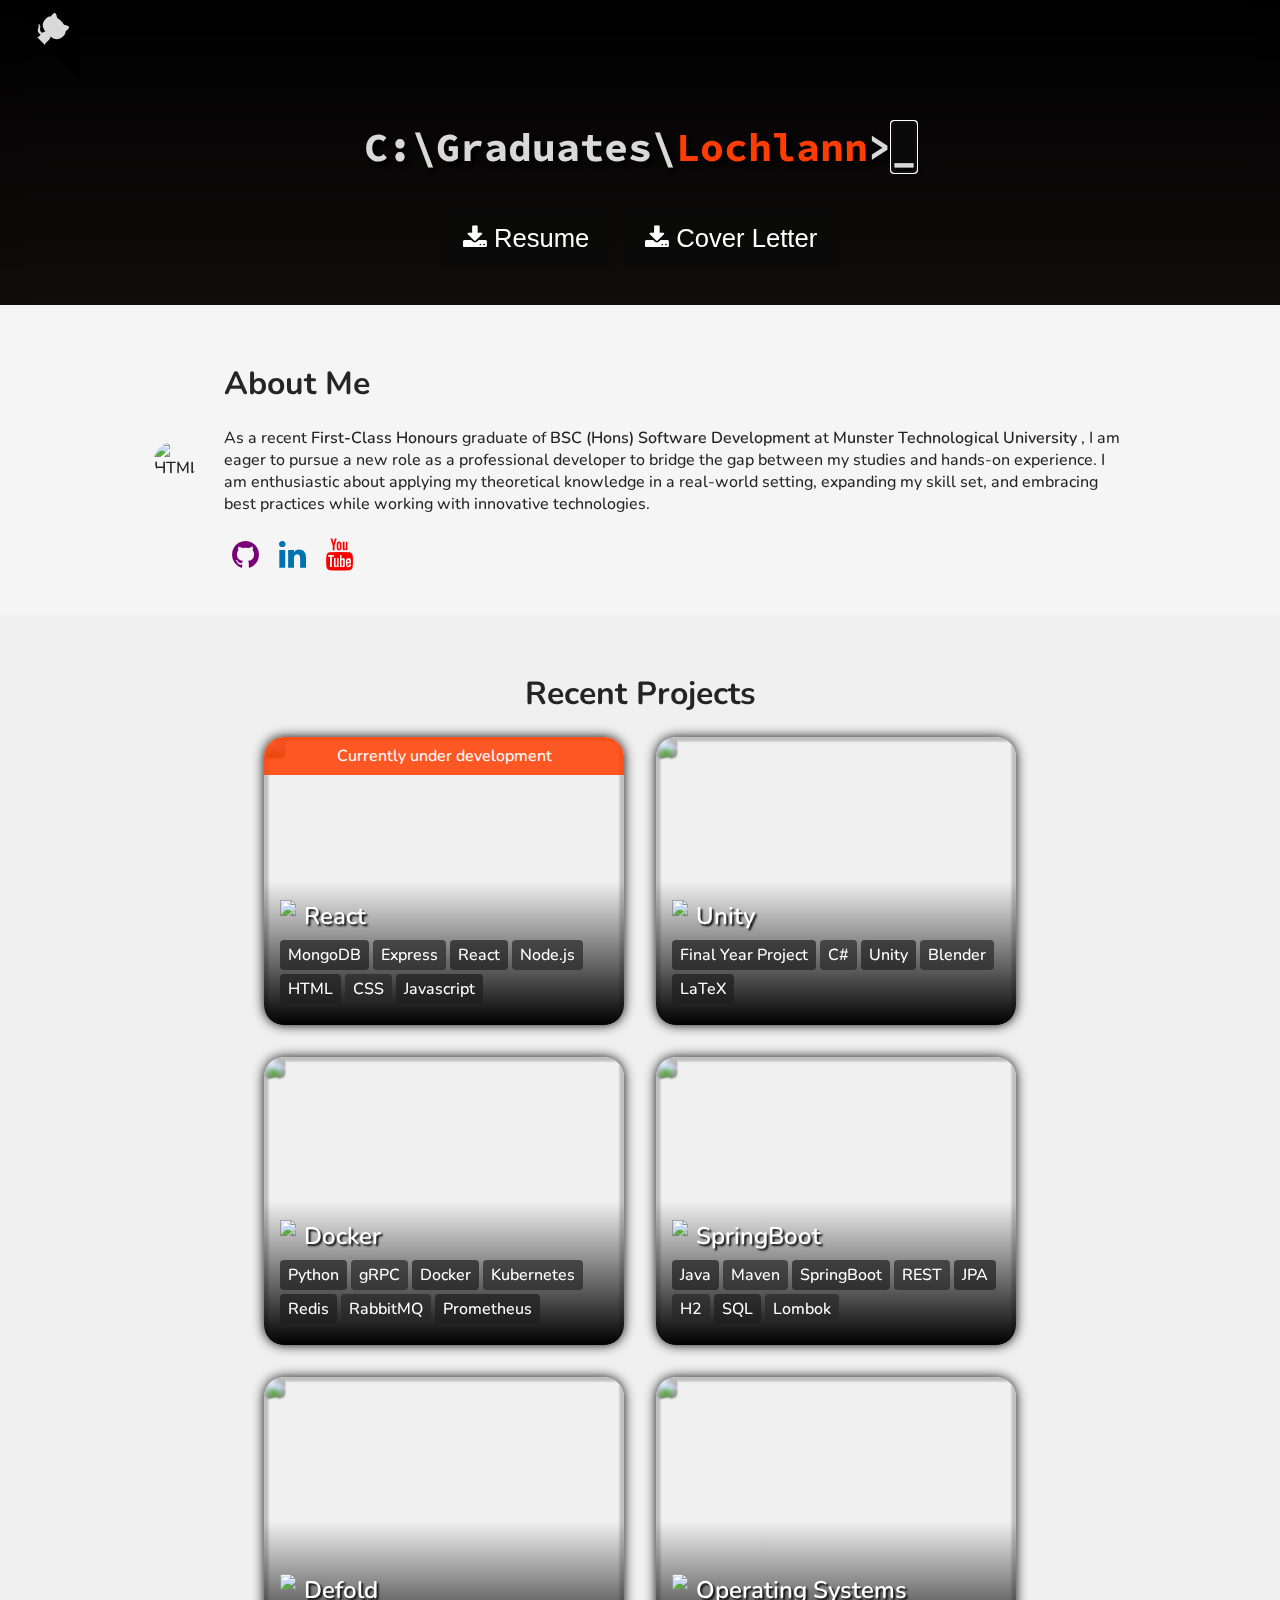
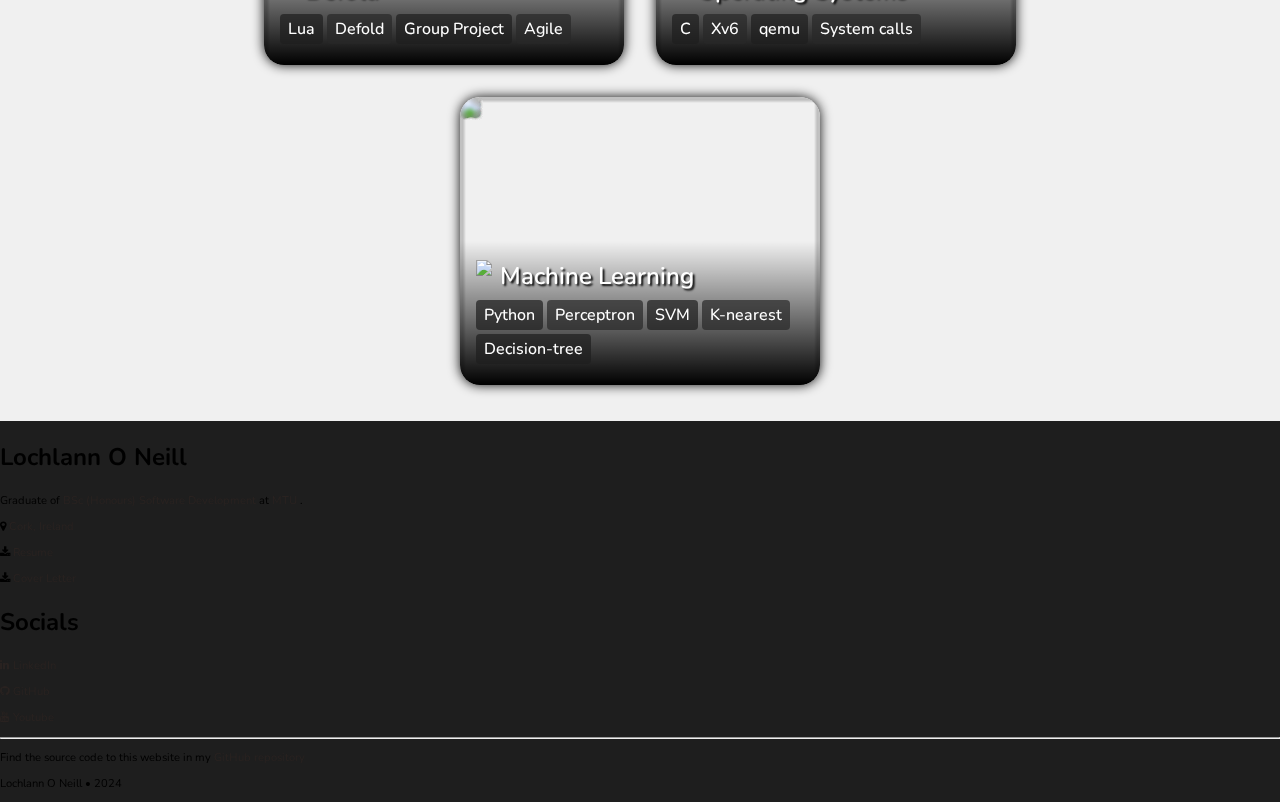
==== commit 3b3f4f9a: "Merge pull request #3 from lochlannoneill/dev" ====
--- a/index.html
+++ b/index.html
@@ -10,12 +10,6 @@
     <meta name="viewport" content="width=device-width, initial-scale=1.0" />
     <title>Lochlann O Neill</title>
     <link rel="icon" href="assets/images/profile_picture.png" />
-    <link
-      rel="stylesheet"
-      href="https://stackpath.bootstrapcdn.com/bootstrap/4.5.2/css/bootstrap.min.css"
-      integrity="sha384-JcKb8q3iqJ61gNV9KGb8thSsNjpSL0n8PARn9HuZOnIxN0hoP+VmmDGMN5t9UJ0Z"
-      crossorigin="anonymous"
-    />
     <script
       src="https://code.jquery.com/jquery-3.5.1.slim.min.js"
       integrity="sha384-DfXdz2htPH0lsSSs5nCTpuj/zy4C+OGpamoFVy38MVBnE+IbbVYUew+OrCXaRkfj"
@@ -44,35 +38,24 @@
       </video> -->
 
       <!--______________________________________________________ navbar _____________________________________________________ -->
-      <!-- <nav class="navbar navbar-expand-sm navbar-dark top" id="navbar">
-        <button
-          class="navbar-toggler collapsed"
-          type="button"
-          data-toggle="collapse"
-          data-target="#navbarSupportedContent"
-          aria-controls="navbarSupportedContent"
-          aria-expanded="false"
-          aria-label="Toggle navigation"
-        >
-          <span class="navbar-toggler-icon"></span>
-        </button>
-        <div class="collapse navbar-collapse" id="navbarSupportedContent">
-          <ul class="navbar-nav mx-auto">
-            <li class="nav-item dropdown active">
-              <a class="nav-link" href="index.html"
-                >Home<span class="sr-only">(current)</span></a
-              >
-            </li>
-            <li class="nav-item dropdown">
-              <a class="nav-link" href="#about"
-                >About<span class="sr-only"></span
-              ></a>
-            </li>
-            <li class="nav-item dropdown">
-              <a class="nav-link" href="contact.html">Contact</a>
-            </li>
-          </ul>
-        </div>
+      <!-- <nav class="navbar">
+        <ul class="navbar-items">
+          <li class="nav-item">
+            <a class="nav-link" href="index.html"
+              >Home
+            </a>
+          </li>
+          <li class="nav-item">
+            <a class="nav-link" href="#about">
+              About
+            </a>
+          </li>
+          <li class="nav-item">
+            <a class="nav-link" href="contact.html">
+              Contact
+            </a>
+          </li>
+        </ul>
       </nav> -->
 
       <!--______________________________ github corner (https://github.com/tholman/github-corners) ______________________________ -->
@@ -101,42 +84,37 @@
     <main id="main">
       <!-- ___________________________________________________ jumbotron _____________________________________________________ -->
       <!-- NOTE - add 'large-jumbotron' to classlist to increase size of jumbotron -->
-      <div
-        class="jumbotron bg-transparent"
-        id="home-jumbotron"
-      >
-        <div class="jumbotron-container">
-          <div class="jumbotron-info" style="text-align: center">
-            <h1 id="terminal" class="display-5">
-              C:<span class="d-none d-lg-inline">\Graduates</span>\<a
-                href="https://linktr.ee/lochlannoneill"
-                id="link-name"
-                >Lochlann</a
-              >><span
-                id="commandline"
-                class="badge"
-                contenteditable="true"
-                autofocus
-              ></span>
-            </h1>
-            <div class="jumbotron-text">
-              <p id="terminal-response">
-              </p>
-            </div>
-            <div class="button-list-downloads">
-              <!-- Resume Download -->
-              <a href="assets/lochlann_oneill_resume.pdf" download
-              ><button id="button-cover" class = "button-download" type="button">
-                <span id="icon" class="fa fa-download"></span> Resume
-              </button></a
-              >
-              <!-- Cover Letter Download -->
-              <a href="assets/lochlann_oneill_cover.pdf" download
-              ><button id="button-resume" class = "button-download" type="button">
-                <span id="icon" class="fa fa-download"></span> Cover Letter
-              </button></a
-              >
-            </div>
+      <div id="home-jumbotron" class="jumbotron">
+        <div class="jumbotron-info">
+          <h1 id="terminal">
+            C:<span class="removable">\Graduates</span>\<a
+              href="https://linktr.ee/lochlannoneill"
+              id="link-name"
+              >Lochlann</a
+            >><span
+              id="commandline"
+              class="badge removable"
+              contenteditable="true"
+              autofocus
+            ></span>
+          </h1>
+          <div class="jumbotron-text">
+            <p id="terminal-response">
+            </p>
+          </div>
+          <div class="button-list-downloads">
+            <!-- Resume Download -->
+            <a href="assets/lochlann_oneill_resume.pdf" download
+            ><button id="button-cover" class = "button-download" type="button">
+              <span id="icon" class="fa fa-download"></span> Resume
+            </button></a
+            >
+            <!-- Cover Letter Download -->
+            <a href="assets/lochlann_oneill_cover.pdf" download
+            ><button id="button-resume" class = "button-download" type="button">
+              <span id="icon" class="fa fa-download"></span> Cover Letter
+            </button></a
+            >
           </div>
         </div>
       </div>
@@ -151,41 +129,45 @@
     <!-- ______________________________________________________ section ______________________________________________________-->
     <!-- About -->
     <section id="about">
-      <div class="content-left">
-        <img src="assets/images/profile_picture.png" alt="HTML" />
-      </div>
-      <div class="content-right">
-        <h1>About Me</h1>
-        <p>
-          As a recent 
-          <b>
-            <a href="https://www.scholaro.com/gpa-calculator/Ireland">First-Class Honours</a>
-          </b>
-            graduate of 
-          <b>
-            <a href="https://www.mtu.ie/courses/mt800/">BSC (Hons) Software Development</a>
-          </b>
-            at 
+      <div class="content">
+        <div class="content-left">
+          <a href="https://www.linkedin.com/in/lochlannoneill/">
+            <img src="assets/images/profile_picture.png" alt="HTML" />
+          </a>
+        </div>
+        <div class="content-right">
+          <h1>About Me</h1>
+          <p>
+            As a recent 
             <b>
-            <a href="https://www.mtu.ie/">Munster Technological University</a>
-          </b>
-          , I am eager to pursue a new role as a professional developer to bridge the gap
-          between my studies and hands-on experience. I am enthusiastic about applying my theoretical knowledge in a real-world setting, expanding my skill set, and
-          embracing best practices while working with innovative technologies.
-        </p>
-        <div class="social-icons">
-          <a
-            href="https://github.com/lochlannoneill"
-            class="icon github icon-link fa fa-github"
-          ></a>
-          <a
-            href="https://www.linkedin.com/in/lochlannoneill/"
-            class="icon linkedin icon-link fa fa-linkedin"
-          ></a>
-          <a
-            href="https://www.youtube.com/channel/UCfh3sXBVlA8N5Da3ms8n1Sg"
-            class="icon youtube icon-link fa fa-youtube"
-          ></a>
+              <a href="https://www.scholaro.com/gpa-calculator/Ireland">First-Class Honours</a>
+            </b>
+              graduate of 
+            <b>
+              <a href="https://www.mtu.ie/courses/mt800/">BSC (Hons) Software Development</a>
+            </b>
+              at 
+              <b>
+              <a href="https://www.mtu.ie/">Munster Technological University</a>
+            </b>
+            , I am eager to pursue a new role as a professional developer to bridge the gap
+            between my studies and hands-on experience. I am enthusiastic about applying my theoretical knowledge in a real-world setting, expanding my skill set, and
+            embracing best practices while working with innovative technologies.
+          </p>
+          <div class="social-icons">
+            <a
+              href="https://github.com/lochlannoneill"
+              class="icon github icon-link fa fa-github"
+            ></a>
+            <a
+              href="https://www.linkedin.com/in/lochlannoneill/"
+              class="icon linkedin icon-link fa fa-linkedin"
+            ></a>
+            <a
+              href="https://www.youtube.com/channel/UCfh3sXBVlA8N5Da3ms8n1Sg"
+              class="icon youtube icon-link fa fa-youtube"
+            ></a>
+          </div>
         </div>
       </div>
     </section>
@@ -197,6 +179,9 @@
       <div class="cards">
         <!-- REACT -->
         <div class="card">
+          <div class="banner">
+              Currently under development
+          </div>
           <div class="poster">
             <img class="background" src="assets/images/react_background.png" />
           </div>
@@ -426,7 +411,7 @@
               <span>Decision-tree</span>
             </div>
             <div class="info">
-              <p>Processing information from a .csv file, and applying ML techniques to derive predictions and insights.</p>
+              <p>Processing .csv information, and applying ML techniques to derive predictions and insights.</p>
             </div>
             <div>
               <a
--- a/css/styles.css
+++ b/css/styles.css
@@ -102,7 +102,6 @@
   margin: 0;
   text-decoration: none;
   color: var(--color-white);
-  padding: 0;
   margin: 0;
 }
 
@@ -141,37 +140,31 @@
   transition: translate 150ms ease-in-out;
 }
 
-/* .skip-link:focus {
+/* .skip-link:focus { 
   translate: 0;
 } */
 
-h2 {
-  color: var(--color-text-primary);
-}
-
 hr {
   background-color: var(--color-text-primary-muted);
 }
 
 a {
+  text-decoration: none;
   color: var(--color-text-primary-bright);
 }
 
 a:hover {
-  color: var(--color-secondary-brightest);
-  transition: color 0.125s ease-in-out;
+  opacity: 0.85;
+  transition: 0.125s ease-in-out;
   animation: wiggleSmall 2.5s infinite;
   text-decoration: none;
-  /* text-shadow: 0 0 50px var(--color-stackoverflow), 0 0 100px var(--color-stackoverflow), 0 0 150px var(--color-stackoverflow), 0 0 200px var(--color-stackoverflow); */
 }
 
 a:active {
   filter: brightness(65%);
-  /* opacity: 0.4; */
   transition-duration: 0.0875s;
   text-shadow: 0 0 50px var(--color-secondary), 0 0 100px var(--color-secondary),
     0 0 150px var(--color-secondary), 0 0 200px var(--color-secondary);
-  /* color: var(--color-secondary-dark) !important; */
 }
 
 .name {
@@ -179,21 +172,16 @@
 }
 
 .icon {
-  margin: 0;
-  text-decoration: none;
-  color: var(--color-text-primary-dark-gradiant);
-  text-shadow: 2px 2px 2px var(--color-primary-darkest);
+  color: var(--color-secondary-brightest);
+  margin: 0;
+  text-decoration: none;
   font-size: 2em;
-  padding: 16px;
-  transition: 0.5s;
-  /* animation: cycleColor 3s linear infinite; */
+  padding: 8px;
 }
 
 .icon:hover {
-  /* color: var(--color-secondary-brightest-gradiant); */
-  color: var(--color-text-primary);
-  /* text-shadow: 4px 4px 8px var(--color-primary-darkest); */
-  transition-duration: 0.125s;
+  opacity: 0.75;
+  transition-duration: 0.25s;
   animation: 2.5s wiggleBig infinite;
   text-shadow: 0 0 1000px var(--color-secondary-brightest),
     0 0 100px var(--color-secondary-brightest),
@@ -207,52 +195,36 @@
   animation: spinIcon 1.5s infinite;
 }
 
-/* .icon-link:active {
-  transition-duration: 0.1s;
-  filter: brightness(65%);
-} */
-
+.linkedin,
 .linkedin:hover {
-  /* color: var(--color-linkedin); */
+  color: var(--color-linkedin);
+}
+
+.linkedin:hover {
   text-shadow: 0 0 50px var(--color-linkedin), 0 0 100px var(--color-linkedin),
     0 0 150px var(--color-linkedin), 0 0 200px var(--color-linkedin);
 }
 
+.github,
 .github:hover {
-  /* color: var(--color-github); */
+  color: var(--color-github);
+}
+
+.github:hover {
   text-shadow: 0 0 50px var(--color-github), 0 0 100px var(--color-github),
     0 0 150px var(--color-github), 0 0 200px var(--color-github);
 }
 
-.stackoverflow:hover {
-  /* color: var(--color-stackoverflow); */
-  text-shadow: 0 0 50px var(--color-stackoverflow),
-    0 0 100px var(--color-stackoverflow), 0 0 150px var(--color-stackoverflow),
-    0 0 200px var(--color-stackoverflow);
-}
-
-.twitter:hover {
-  /* color: var(--color-twitter); */
-  text-shadow: 0 0 50px var(--color-twitter), 0 0 100px var(--color-twitter),
-    0 0 150px var(--color-twitter), 0 0 200px var(--color-twitter);
-}
-
+.youtube,
 .youtube:hover {
-  /* color: var(--color-youtube); */
+  color: var(--color-youtube);
+}
+
+.youtube:hover {
   text-shadow: 0 0 50px var(--color-youtube), 0 0 100px var(--color-youtube),
     0 0 150px var(--color-youtube), 0 0 200px var(--color-youtube);
 }
 
-.codepen:hover {
-  text-shadow: 0 0 50px var(--color-codepen), 0 0 100px var(--color-codepen),
-    0 0 150px var(--color-codepen), 0 0 200px var(--color-codepen);
-}
-
-.fiverr:hover {
-  text-shadow: 0 0 50px var(--color-fiverr), 0 0 100px var(--color-fiverr),
-    0 0 150px var(--color-fiverr), 0 0 200px var(--color-fiverr);
-}
-
 /* ______________________________________________________________________________________________________________________ */
 /* _____________________________________________________ sections _______________________________________________________ */
 /* ______________________________________________________________________________________________________________________ */
@@ -261,19 +233,6 @@
   margin: 0;
   padding: 80px 80px 240px 80px;
 }
-
-/* #main-join {
-  background-image: linear-gradient(
-      to bottom,
-      var(--color-primary-dark),
-      var(--color-secondary-gradiant)
-    ),
-    var(--image-background2);
-  backdrop-filter: blur(10px);
-  background-size: cover;
-  background-attachment: fixed;
-  background-color: var(--color-primary);
-} */
 
 .container-section {
   margin-top: 8vh;
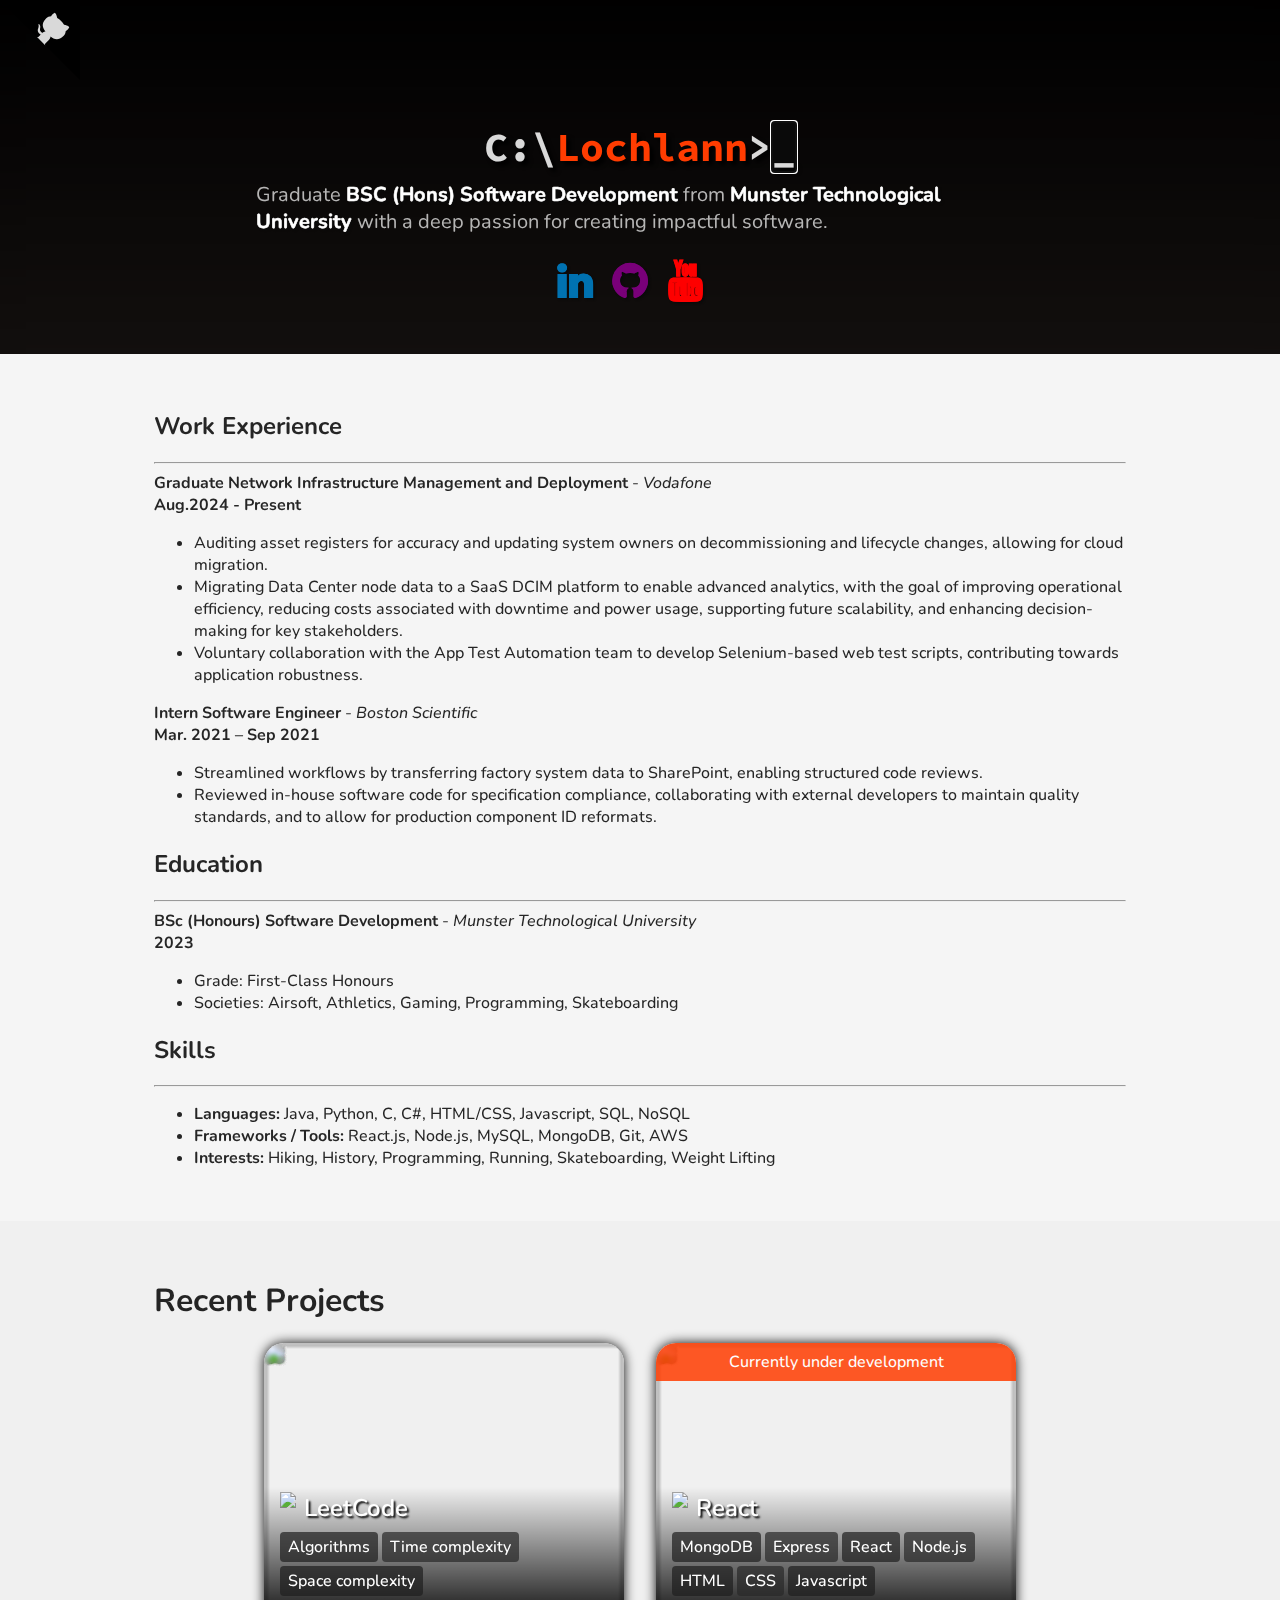
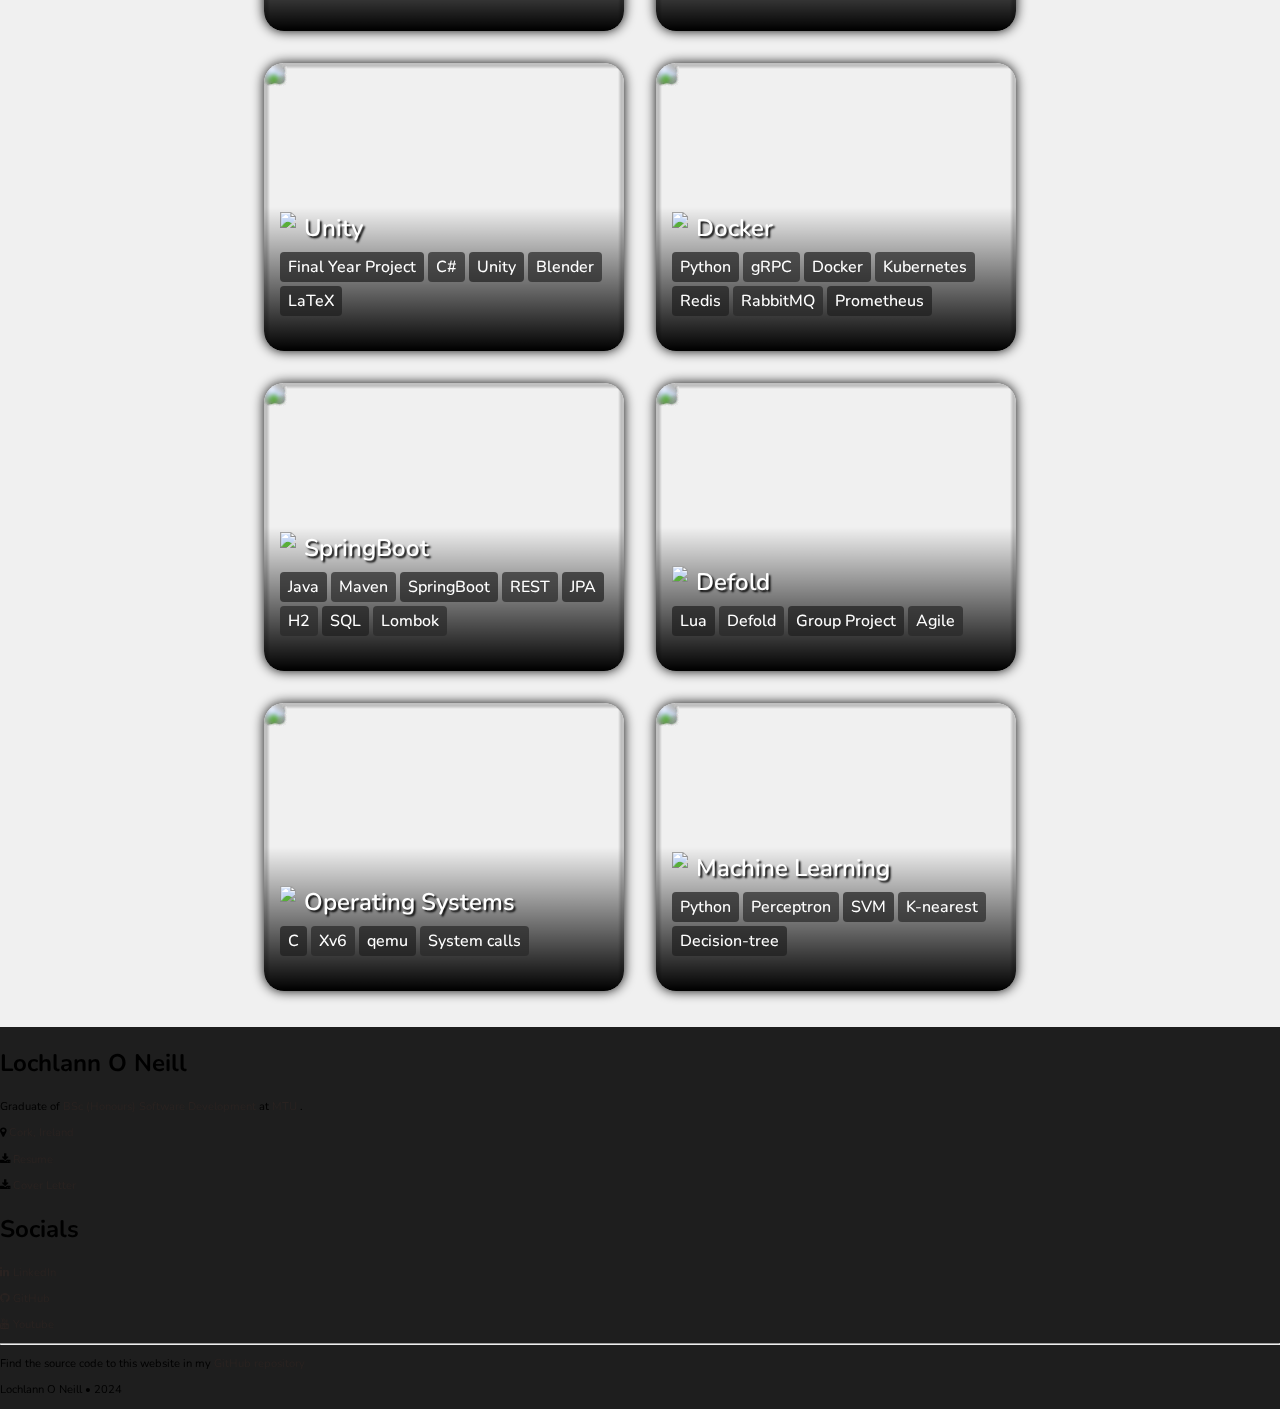
==== commit 63d96b63: "partial remove jumbotron text if smaller screen" ====
--- a/index.html
+++ b/index.html
@@ -88,9 +88,9 @@
         <div class="jumbotron-info">
           <h1 id="terminal">
             C:<span class="removable">\Graduates</span>\<a
-              href="https://linktr.ee/lochlannoneill"
+              href="https://www.linkedin.com/in/lochlannoneill/"
               id="link-name"
-              >Lochlann</a
+              >Lochlann<span class="removable"> O Neill</span></a
             >><span
               id="commandline"
               class="badge removable"
@@ -99,22 +99,53 @@
             ></span>
           </h1>
           <div class="jumbotron-text">
-            <p id="terminal-response">
-            </p>
+            <div id="terminal-response">
+              <p>
+                Graduate 
+                <b>
+                  <a href="https://www.mtu.ie/courses/mt800/">BSC (Hons) Software Development</a>
+                </b>
+                from 
+                <b>
+                  <a href="https://www.mtu.ie/">Munster Technological University</a>
+                </b>
+                with a deep passion for creating impactful software. 
+                <span class="removable">Beyond my studies, I’ve continued building and refining projects, driven by curiosity and a love for learning. I thrive in collaborative environments where ideas are shared, and I’m excited to contribute my skills while growing alongside a team of equally enthusiastic peers.</span>
+              </p>
+              <div class="social-icons">
+                <a
+                  href="https://www.linkedin.com/in/lochlannoneill/"
+                  class="icon linkedin icon-link fa fa-linkedin"
+                ></a>
+                <a
+                  href="https://github.com/lochlannoneill"
+                  class="icon github icon-link fa fa-github"
+                ></a>
+                <a
+                  href="https://www.youtube.com/channel/UCfh3sXBVlA8N5Da3ms8n1Sg"
+                  class="icon youtube icon-link fa fa-youtube"
+                ></a>
+                <a
+                  href="https://www.youtube.com/channel/UCfh3sXBVlA8N5Da3ms8n1Sg"
+                  class="icon leetcode icon-link fa fa-leetcode"
+                ></a>
+                </p>
+              </div>
+            </div>
           </div>
           <div class="button-list-downloads">
             <!-- Resume Download -->
-            <a href="assets/lochlann_oneill_resume.pdf" download
+            <!-- <a href="assets/lochlann_oneill_resume.pdf" download
             ><button id="button-cover" class = "button-download" type="button">
               <span id="icon" class="fa fa-download"></span> Resume
             </button></a
-            >
+            > -->
             <!-- Cover Letter Download -->
-            <a href="assets/lochlann_oneill_cover.pdf" download
+            <!-- <a href="assets/lochlann_oneill_cover.pdf" download
             ><button id="button-resume" class = "button-download" type="button">
-              <span id="icon" class="fa fa-download"></span> Cover Letter
+              <span id="icon" class="fa fa-download"></span> Cover
             </button></a
-            >
+            > -->
           </div>
         </div>
       </div>
@@ -129,46 +160,106 @@
     <!-- ______________________________________________________ section ______________________________________________________-->
     <!-- About -->
     <section id="about">
-      <div class="content">
+      <!-- <div class="content">
         <div class="content-left">
           <a href="https://www.linkedin.com/in/lochlannoneill/">
             <img src="assets/images/profile_picture.png" alt="HTML" />
           </a>
         </div>
         <div class="content-right">
-          <h1>About Me</h1>
+          <h1>Lochlann O Neill</h1>
           <p>
-            As a recent 
-            <b>
-              <a href="https://www.scholaro.com/gpa-calculator/Ireland">First-Class Honours</a>
-            </b>
-              graduate of 
+            Graduate 
             <b>
               <a href="https://www.mtu.ie/courses/mt800/">BSC (Hons) Software Development</a>
             </b>
-              at 
-              <b>
+             from 
+            <b>
               <a href="https://www.mtu.ie/">Munster Technological University</a>
             </b>
-            , I am eager to pursue a new role as a professional developer to bridge the gap
-            between my studies and hands-on experience. I am enthusiastic about applying my theoretical knowledge in a real-world setting, expanding my skill set, and
-            embracing best practices while working with innovative technologies.
+             with a deep passion for creating impactful software. Beyond my studies, I’ve continued building and refining projects, driven by curiosity and a love for learning. I thrive in collaborative environments where ideas are shared, and I’m excited to contribute my skills while growing alongside a team of equally enthusiastic peers.
           </p>
           <div class="social-icons">
+            <a
+              href="https://www.linkedin.com/in/lochlannoneill/"
+              class="icon linkedin icon-link fa fa-linkedin"
+            ></a>
             <a
               href="https://github.com/lochlannoneill"
               class="icon github icon-link fa fa-github"
             ></a>
             <a
-              href="https://www.linkedin.com/in/lochlannoneill/"
-              class="icon linkedin icon-link fa fa-linkedin"
+              href="https://www.youtube.com/channel/UCfh3sXBVlA8N5Da3ms8n1Sg"
+              class="icon youtube icon-link fa fa-youtube"
             ></a>
             <a
               href="https://www.youtube.com/channel/UCfh3sXBVlA8N5Da3ms8n1Sg"
-              class="icon youtube icon-link fa fa-youtube"
+              class="icon leetcode icon-link fa fa-leetcode"
             ></a>
           </div>
         </div>
+      </div> -->
+      <div class="work-experience">
+        <h2>Work Experience</h2>
+        <hr>
+        <div class="job">
+          <div class="title">
+            <div class="title-left">
+              <b>Graduate Network Infrastructure Management and Deployment</b>
+              <i> - Vodafone</i>
+            </div>
+            <div class="title-right">
+              <b>Aug.2024 - Present</b>
+            </div>
+          </div>
+          <ul>
+            <li>Auditing asset registers for accuracy and updating system owners on decommissioning and lifecycle changes, allowing for cloud migration.</li>
+            <li>Migrating Data Center node data to a SaaS DCIM platform to enable advanced analytics, with the goal of improving operational efficiency, reducing costs associated with downtime and power usage, supporting future scalability, and enhancing decision-making for key stakeholders.</li>
+            <li>Voluntary collaboration with the App Test Automation team to develop Selenium-based web test scripts, contributing towards application robustness.</li>
+          </ul>
+        </div>
+        <div class="job">
+          <div class="title">
+            <div class="title-left">
+              <b>Intern Software Engineer</b>
+              <i> - Boston Scientific</i>
+            </div>
+            <div class="title-right">
+              <b>Mar. 2021 – Sep 2021</b>
+            </div>
+          </div>
+          <ul>
+            <li>Streamlined workflows by transferring factory system data to SharePoint, enabling structured code reviews.</li>
+            <li>Reviewed in-house software code for specification compliance, collaborating with external developers to
+              maintain quality standards, and to allow for production component ID reformats.</li>
+          </ul>
+        </div>
+      </div>
+      <div class="education">
+        <h2>Education</h2>
+        <hr>
+        <div class="title">
+          <div class="title-left">
+            <b>BSc (Honours) Software Development</b><i> - Munster Technological University</i>
+          </div>
+          <div class="title-right">
+            <b>2023</b>
+          </div>
+        </div>
+        <ul>
+          <li>Grade: First-Class Honours</li>
+          <li>Societies: Airsoft, Athletics, Gaming, Programming, Skateboarding</li>
+        </ul>
+      </div>
+      <div class="skills">
+        <h2>Skills</h2>
+        <hr>
+          <ul>
+          <li><b>Languages:</b> Java, Python, C, C#, HTML/CSS, Javascript, SQL, NoSQL</li>
+          <li><b>Frameworks / Tools:</b> React.js, Node.js, MySQL, MongoDB, Git, AWS</li>
+          <li><b>Interests:</b> Hiking, History, Programming, Running, Skateboarding, Weight Lifting</li>
+        </ul>
+      </div>
       </div>
     </section>
 
@@ -177,6 +268,38 @@
       <h1>Recent Projects</h1>
 
       <div class="cards">
+
+        <!-- LeetCode -->
+        <div class="card">
+          <div class="poster">
+            <img src="assets/images/leetcode_background.png" />
+          </div>
+          <div class="details">
+            <div class="title">
+              <img src="assets/images/leetcode.png" class="logo" />
+              <h3 class="word">LeetCode</h3>
+            </div>
+            <div class="tags">
+              <span>Algorithms</span>
+              <span>Time complexity</span>
+              <span>Space complexity</span>
+            </div>
+            <div class="info">
+              <p>
+                Improving my problem-solving abilities and keeping my coding skills refreshed.
+              </p>
+            </div>
+            <div>
+              <a href="https://github.com/lochlannoneill/LeetCode"
+              ><button class="action-button github" type="button github">GitHub</button></a
+              >
+              <a href="https://leetcode.com/u/lochlannoneill/"
+                ><button class="action-button leetcode" type="button leetcode">LeetCode</button></a
+              >
+            </div>
+          </div>
+        </div>
+          
         <!-- REACT -->
         <div class="card">
           <div class="banner">
@@ -420,35 +543,6 @@
               >
             </div>
           </div>
-        </div>
-
-        <!-- LeetCode -->
-        <!-- <div class="card">
-          <div class="poster">
-            <img src="assets/images/leetcode_background.png" />
-          </div>
-          <div class="details">
-            <div class="title">
-              <img src="assets/images/leetcode.png" class="logo" />
-              <h3 class="word">LeetCode</h3>
-            </div>
-            <div class="tags">
-              <span>Algorithms</span>
-              <span>Time complexity</span>
-              <span>Space complexity</span>
-            </div>
-            <div class="info">
-              <p>
-                Honing my problem-solving abilities and enhancing my coding
-                skills.
-              </p>
-            </div>
-            <div>
-              <a href="https://github.com/lochlannoneill/LeetCode"
-                ><button class="action-button github" type="button github">GitHub</button></a
-              >
-            </div>
-          </div> -->
         </div>
       </div>
     </section>
--- a/css/styles.css
+++ b/css/styles.css
@@ -215,11 +215,22 @@
     0 0 150px var(--color-github), 0 0 200px var(--color-github);
 }
 
+.leetcode,
+.leetcode:hover {
+  color: var(--color-leetcode);
+}
+
+.leetcode:hover {
+  text-shadow: 0 0 50px var(--color-leetcode), 0 0 100px var(--color-leetcode),
+    0 0 150px var(--color-leetcode), 0 0 200px var(--color-leetcode);
+}
+
 .youtube,
 .youtube:hover {
   color: var(--color-youtube);
 }
 
+
 .youtube:hover {
   text-shadow: 0 0 50px var(--color-youtube), 0 0 100px var(--color-youtube),
     0 0 150px var(--color-youtube), 0 0 200px var(--color-youtube);
@@ -235,8 +246,6 @@
 }
 
 .container-section {
-  margin-top: 8vh;
-  margin-bottom: 8vh;
   padding-left: 0;
   padding-right: 0;
   background-color: var(--color-primary-gradiant);
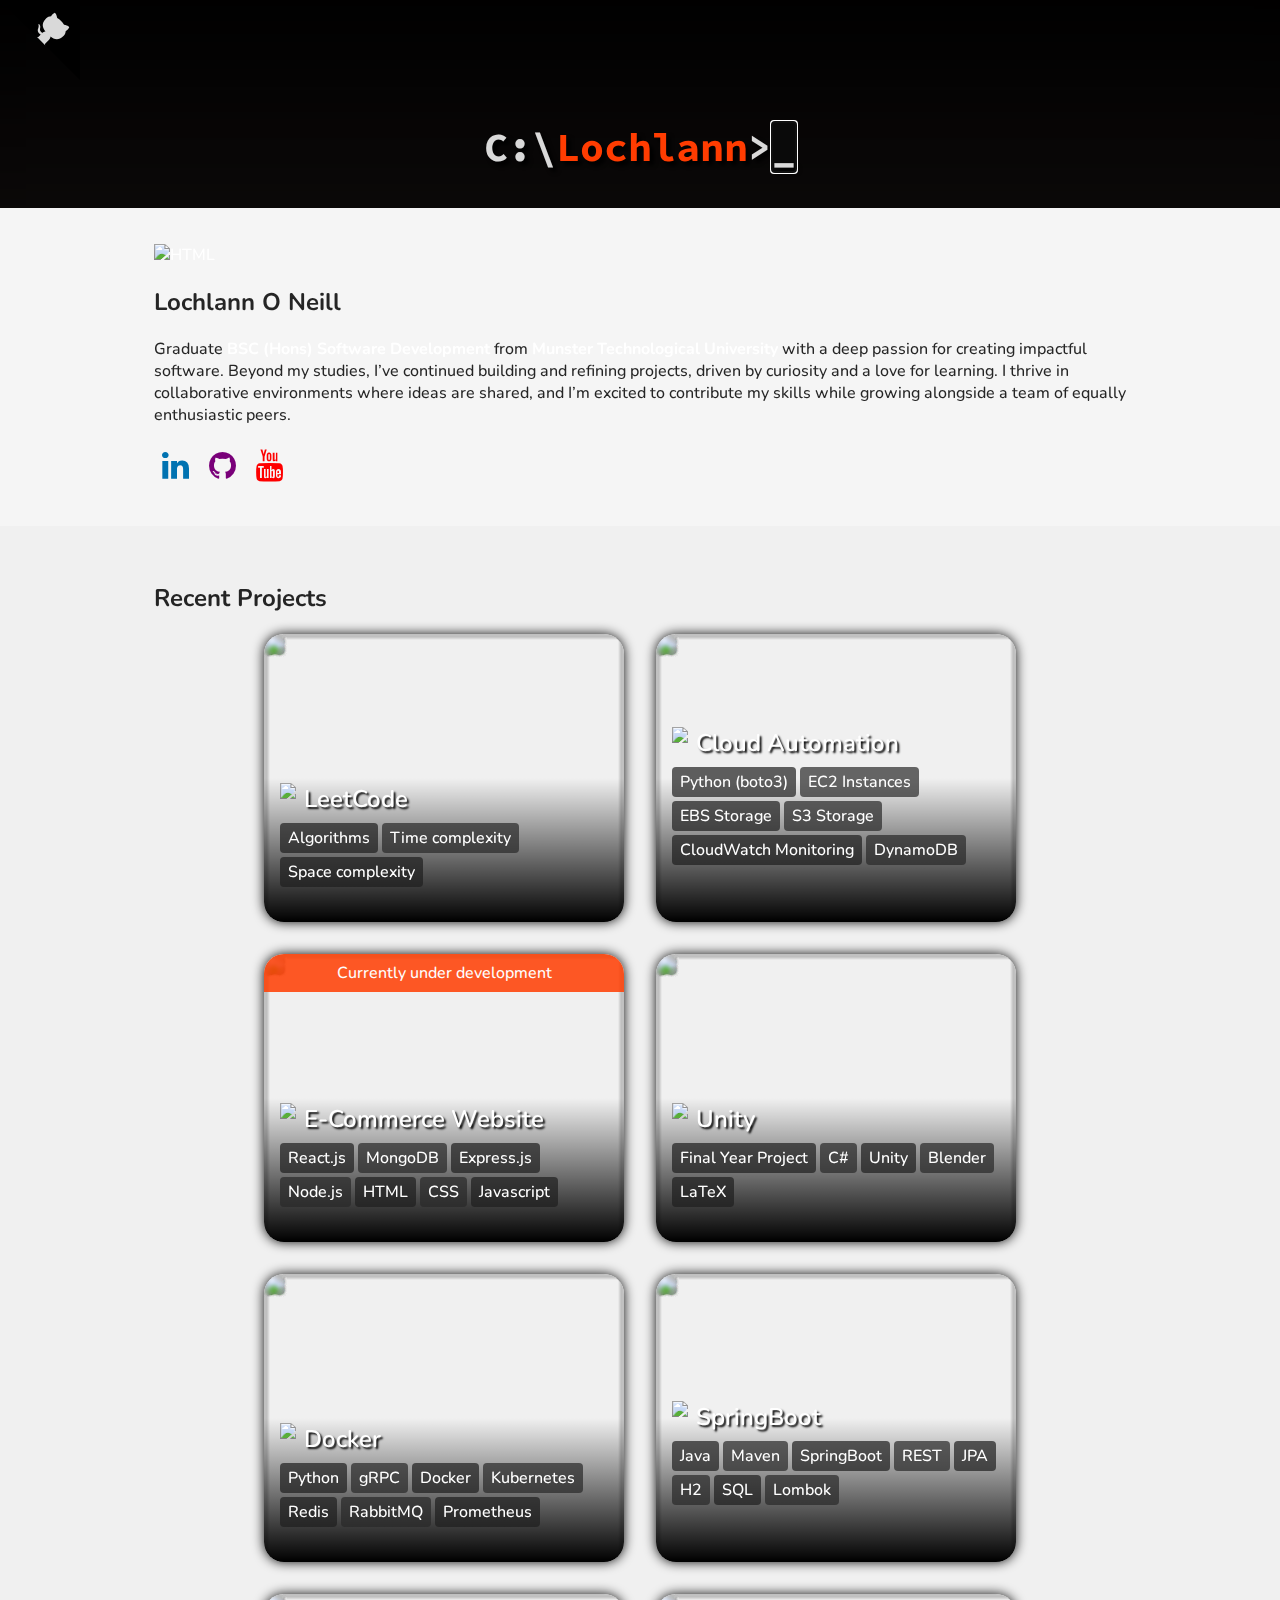
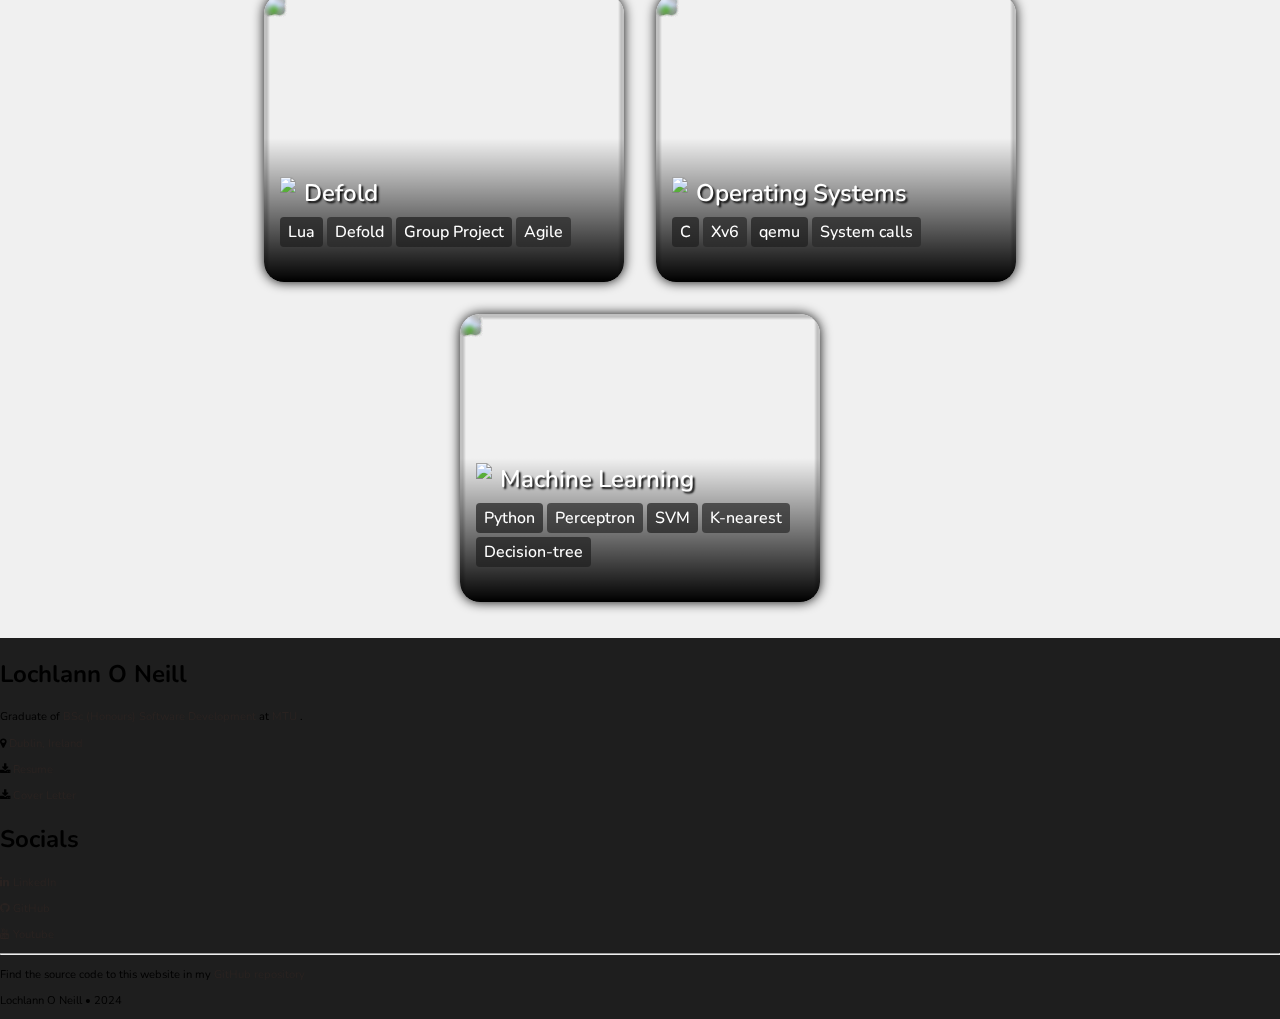
==== commit 31dbe2a7: "change from Cork to Dublin" ====
--- a/index.html
+++ b/index.html
@@ -100,37 +100,6 @@
           </h1>
           <div class="jumbotron-text">
             <div id="terminal-response">
-              <p>
-                Graduate 
-                <b>
-                  <a href="https://www.mtu.ie/courses/mt800/">BSC (Hons) Software Development</a>
-                </b>
-                from 
-                <b>
-                  <a href="https://www.mtu.ie/">Munster Technological University</a>
-                </b>
-                with a deep passion for creating impactful software. 
-                <span class="removable">Beyond my studies, I’ve continued building and refining projects, driven by curiosity and a love for learning. I thrive in collaborative environments where ideas are shared, and I’m excited to contribute my skills while growing alongside a team of equally enthusiastic peers.</span>
-              </p>
-              <div class="social-icons">
-                <a
-                  href="https://www.linkedin.com/in/lochlannoneill/"
-                  class="icon linkedin icon-link fa fa-linkedin"
-                ></a>
-                <a
-                  href="https://github.com/lochlannoneill"
-                  class="icon github icon-link fa fa-github"
-                ></a>
-                <a
-                  href="https://www.youtube.com/channel/UCfh3sXBVlA8N5Da3ms8n1Sg"
-                  class="icon youtube icon-link fa fa-youtube"
-                ></a>
-                <a
-                  href="https://www.youtube.com/channel/UCfh3sXBVlA8N5Da3ms8n1Sg"
-                  class="icon leetcode icon-link fa fa-leetcode"
-                ></a>
-                </p>
-              </div>
             </div>
           </div>
           <div class="button-list-downloads">
@@ -160,14 +129,14 @@
     <!-- ______________________________________________________ section ______________________________________________________-->
     <!-- About -->
     <section id="about">
-      <!-- <div class="content">
+      <div class="content">
         <div class="content-left">
           <a href="https://www.linkedin.com/in/lochlannoneill/">
             <img src="assets/images/profile_picture.png" alt="HTML" />
           </a>
         </div>
         <div class="content-right">
-          <h1>Lochlann O Neill</h1>
+          <h2>Lochlann O Neill</h2>
           <p>
             Graduate 
             <b>
@@ -197,8 +166,24 @@
               class="icon leetcode icon-link fa fa-leetcode"
             ></a>
           </div>
-        </div>
-      </div> -->
+          <!-- <div class="button-list-downloads">
+            <a href="assets/lochlann_oneill_resume.pdf" download
+            ><button id="button-cover" class = "button-download" type="button">
+              <span id="icon" class="fa fa-download"></span> Resume
+            </button></a
+            >
+            <a href="assets/lochlann_oneill_cover.pdf" download
+            ><button id="button-resume" class = "button-download" type="button">
+              <span id="icon" class="fa fa-download"></span> Cover
+            </button></a
+            >
+          </div> -->
+        </div>
+      </div>
+    </section>
+
+    <!-- ______________________________________________________ section ______________________________________________________-->
+    <!-- <section id="resume">
       <div class="work-experience">
         <h2>Work Experience</h2>
         <hr>
@@ -260,12 +245,11 @@
           <li><b>Interests:</b> Hiking, History, Programming, Running, Skateboarding, Weight Lifting</li>
         </ul>
       </div>
-      </div>
-    </section>
+    </section> -->
 
     <!-- ______________________________________________________ section ______________________________________________________-->
     <section id="projects">
-      <h1>Recent Projects</h1>
+      <h2>Recent Projects</h2>
 
       <div class="cards">
 
@@ -299,6 +283,37 @@
             </div>
           </div>
         </div>
+
+        <!-- Cloud Automation -->
+        <div class="card">
+          <div class="poster">
+            <img src="assets/images/aws_background.png" />
+          </div>
+          <div class="details">
+            <div class="title">
+              <img src="assets/images/aws.png" class="logo" />
+              <h3 class="word">Cloud Automation</h3>
+            </div>
+            <div class="tags">
+              <span>Python (boto3)</span>
+              <span>EC2 Instances</span>
+              <span>EBS Storage</span>
+              <span>S3 Storage</span>
+              <span>CloudWatch Monitoring</span>
+              <span>DynamoDB</span>
+            </div>
+            <div class="info">
+              <p>
+                Automating the deployment of EC2 instances, EBS storage, and S3 storage using Python.
+              </p>
+            </div>
+            <div>
+              <a href="https://github.com/lochlannoneill/COMP9076-AWS"
+              ><button class="action-button github" type="button github">GitHub</button></a
+              >
+            </div>
+          </div>
+        </div>
           
         <!-- REACT -->
         <div class="card">
@@ -311,13 +326,13 @@
           <div class="details">
             <div class="title">
               <img src="assets/images/react.png" class="logo" />
-              <h3 class="word">React</h3>
+              <h3 class="word">E-Commerce Website</h3>
             </div>
             <div class="tags">
               <!-- <span id="important">Under Development</span> -->
+              <span>React.js</span>
               <span>MongoDB</span>
-              <span>Express</span>
-              <span>React</span>
+              <span>Express.js</span>
               <span>Node.js</span>
               <span>HTML</span>
               <span>CSS</span>
@@ -325,7 +340,7 @@
             </div>
             <div class="info">
               <p>
-                A full-stack MERN application for an e-commerce clothing website.
+                A user-friendly clothing e-commerce store utilizing the MERN stack.
               </p>
             </div>
             <div>
@@ -419,7 +434,7 @@
           </div>
         </div>
 
-        <!-- Spring -->
+        <!-- SpringBoot -->
         <div class="card">
           <div class="poster">
             <img class="background" src="assets/images/spring_background.png" />
@@ -440,7 +455,9 @@
               <span>Lombok</span>
             </div>
             <div class="info">
-              <p>Java framework emphasizing convention over configuration.</p>
+              <p>
+                RESTful SpringBoot school enrollment service with Java, using H2 for lightweight storage.
+              </p>
             </div>
             <div>
               <a
@@ -500,11 +517,12 @@
             <div class="info">
               <p>
                 Showcasing my understanding of OS Engineering using the
-                <b
-                  ><a href="https://github.com/mit-pdos/xv6-public"
-                    >xv6 template.</a
-                  ></b
-                >
+                <b>
+                  <a href="https://github.com/mit-pdos/xv6-public">
+                    xv6
+                  </a>
+                   template.
+                </b>
               </p>
             </div>
             <div>
@@ -562,7 +580,7 @@
             </p>
             <p>
               <i class="fa fa-map-marker"></i>
-              <a href="https://g.page/MTUCork?share">Cork, Ireland</a>
+              <a href="https://www.google.ie/maps/place/Sandyford,+Dublin/@53.2740948,-6.2456077,5199m/data=!3m1!1e3!4m15!1m8!3m7!1s0x4867090b5444013d:0x2600c7a819bb0531!2sSandyford,+Dublin!3b1!8m2!3d53.2789698!4d-6.2163425!16zL20vMDQwNnlm!3m5!1s0x4867090b5444013d:0x2600c7a819bb0531!8m2!3d53.2789698!4d-6.2163425!16zL20vMDQwNnlm?entry=ttu&g_ep=EgoyMDI1MDEyOC4wIKXMDSoASAFQAw%3D%3D">Dublin, Ireland</a>
             </p>
           </div>
           <div class="footer-center footer-information-child">
